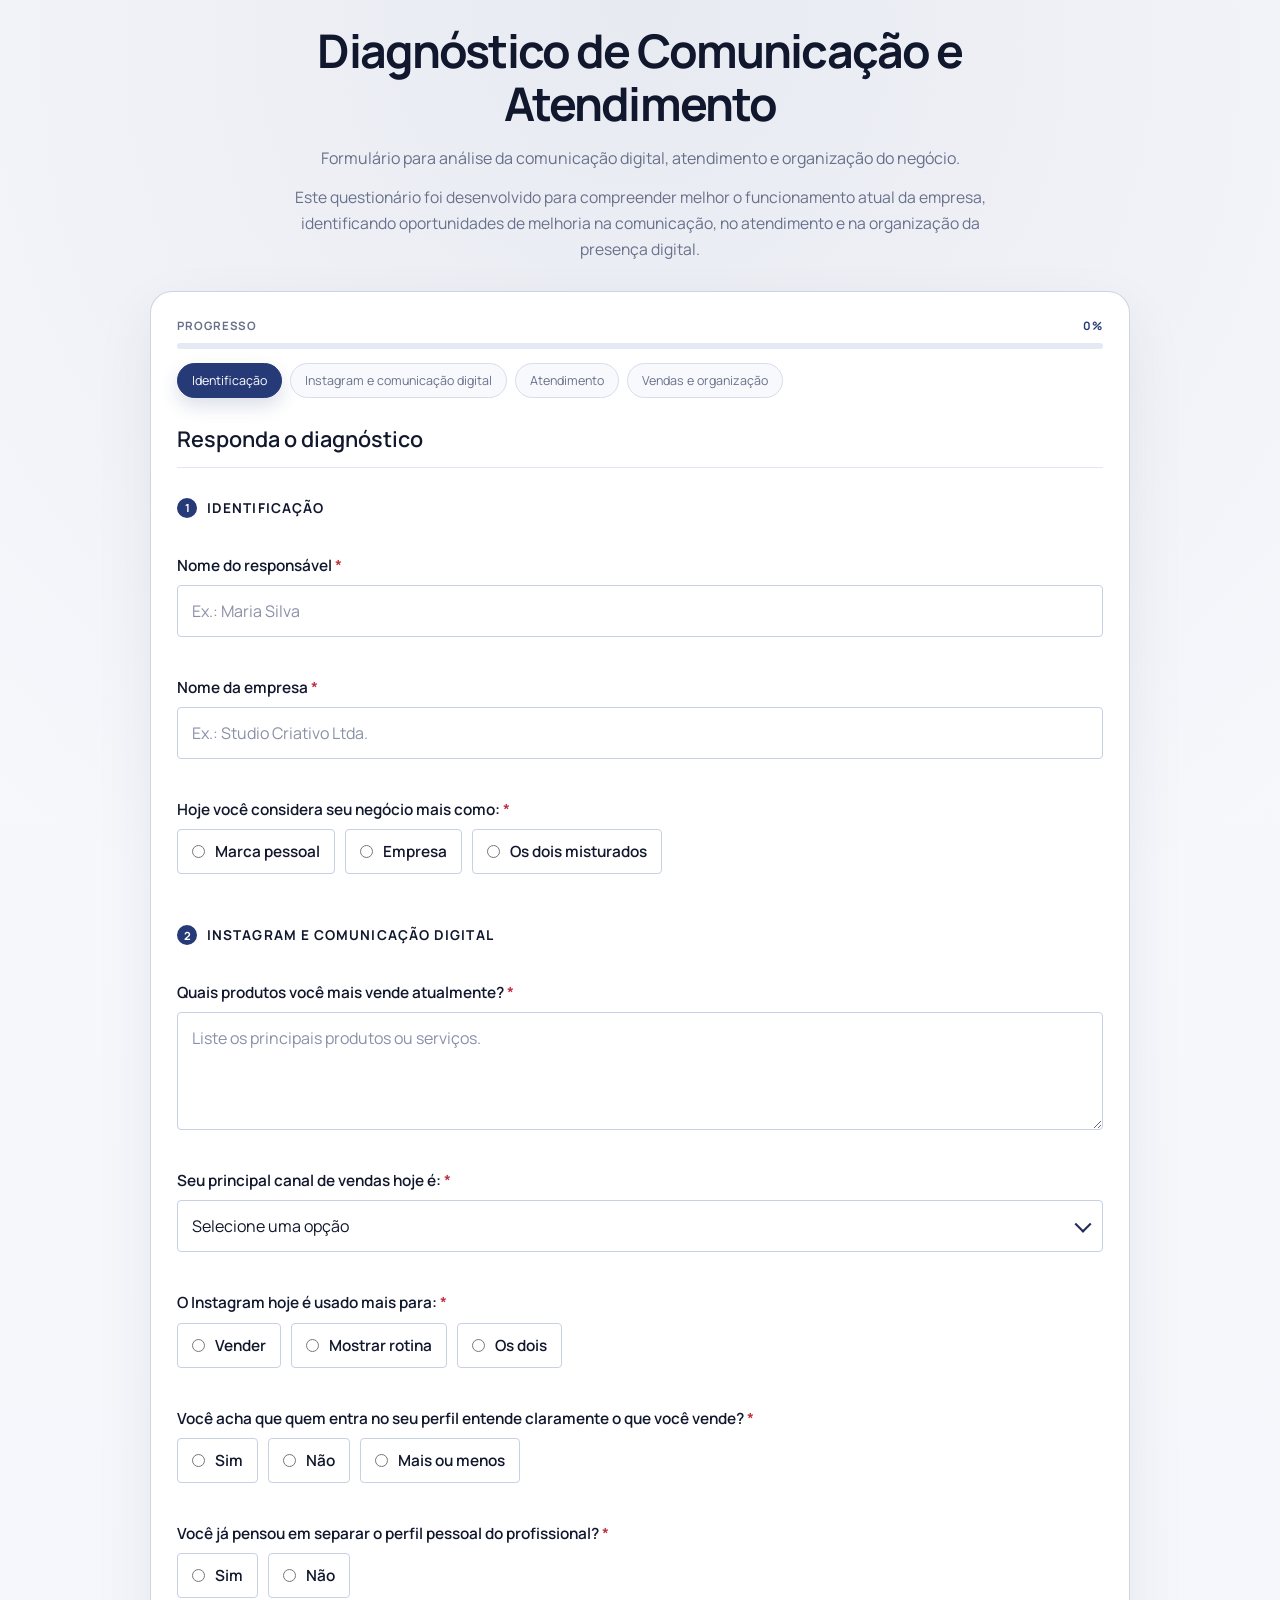
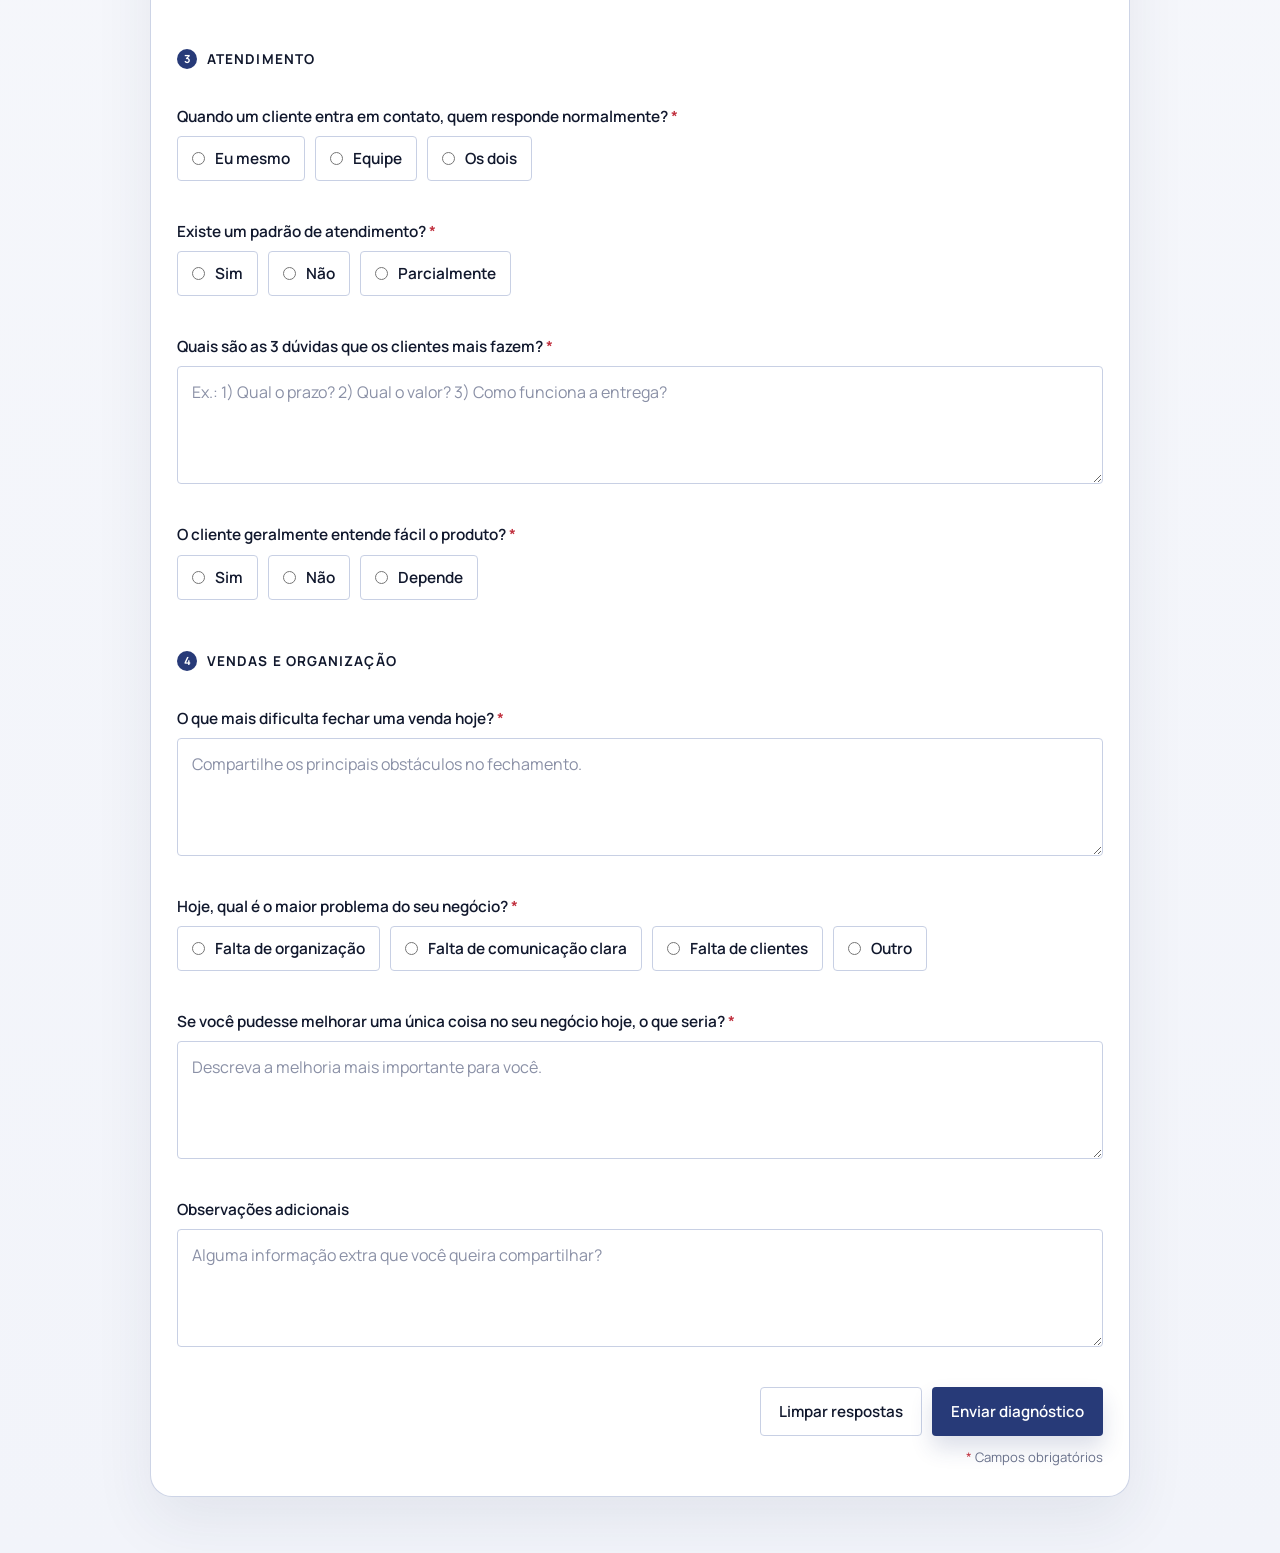
==== index.html @ 22ad2e7d "Primeira versão do projeto" ====
<!DOCTYPE html>
<html lang="pt-BR">
<head>
  <meta charset="UTF-8">
  <meta name="viewport" content="width=device-width, initial-scale=1.0">
  <title>Diagn&oacute;stico de Comunica&ccedil;&atilde;o e Atendimento</title>
  <link rel="preconnect" href="https://fonts.googleapis.com">
  <link rel="preconnect" href="https://fonts.gstatic.com" crossorigin>
  <link href="https://fonts.googleapis.com/css2?family=Manrope:wght@400;500;600;700;800&display=swap" rel="stylesheet">
  <link rel="stylesheet" href="style.css">
</head>
<body>
  <main class="page">
    <section class="hero">
      <h1>Diagn&oacute;stico de Comunica&ccedil;&atilde;o e Atendimento</h1>
      <p class="hero-subtitle">
        Formul&aacute;rio para an&aacute;lise da comunica&ccedil;&atilde;o digital, atendimento e organiza&ccedil;&atilde;o do neg&oacute;cio.
      </p>
      <p class="hero-description">
        Este question&aacute;rio foi desenvolvido para compreender melhor o funcionamento atual da empresa, identificando oportunidades de melhoria na comunica&ccedil;&atilde;o, no atendimento e na organiza&ccedil;&atilde;o da presen&ccedil;a digital.
      </p>
    </section>

    <section class="form-shell">
      <div class="progress-panel">
        <div class="progress-header">
          <span class="progress-label">PROGRESSO</span>
          <span class="progress-value" id="progress-value">0%</span>
        </div>
        <div class="progress-track" aria-hidden="true">
          <span class="progress-fill" id="progress-fill"></span>
        </div>

        <div class="step-tabs" aria-label="Etapas do diagn&oacute;stico">
          <button class="step-tab is-active" type="button" data-step-target="identificacao">Identifica&ccedil;&atilde;o</button>
          <button class="step-tab" type="button" data-step-target="instagram">Instagram e comunica&ccedil;&atilde;o digital</button>
          <button class="step-tab" type="button" data-step-target="atendimento">Atendimento</button>
          <button class="step-tab" type="button" data-step-target="vendas">Vendas e organiza&ccedil;&atilde;o</button>
        </div>
      </div>

      <form id="diagnostic-form" action="https://formspree.io/f/xeevvlea" method="POST" novalidate>
        <div class="form-header">
          <h2>Responda o diagn&oacute;stico</h2>
        </div>

        <section class="form-section" id="identificacao" data-step="identificacao">
          <div class="section-title">
            <span class="section-number">1</span>
            <h3>Identifica&ccedil;&atilde;o</h3>
          </div>

          <div class="field" data-field="name">
            <label for="name">Nome do respons&aacute;vel <span class="required-mark">*</span></label>
            <input id="name" name="name" type="text" placeholder="Ex.: Maria Silva" required>
            <small class="error" id="name-error"></small>
          </div>

          <div class="field" data-field="company">
            <label for="company">Nome da empresa <span class="required-mark">*</span></label>
            <input id="company" name="company" type="text" placeholder="Ex.: Studio Criativo Ltda." required>
            <small class="error" id="company-error"></small>
          </div>

          <div class="field" data-field="businessType">
            <span class="field-label">Hoje voc&ecirc; considera seu neg&oacute;cio mais como: <span class="required-mark">*</span></span>
            <div class="choice-group">
              <label class="choice-pill" for="business-type-personal">
                <input id="business-type-personal" name="businessType" type="radio" value="Marca pessoal" required>
                <span>Marca pessoal</span>
              </label>
              <label class="choice-pill" for="business-type-company">
                <input id="business-type-company" name="businessType" type="radio" value="Empresa" required>
                <span>Empresa</span>
              </label>
              <label class="choice-pill" for="business-type-both">
                <input id="business-type-both" name="businessType" type="radio" value="Os dois misturados" required>
                <span>Os dois misturados</span>
              </label>
            </div>
            <small class="error" id="businessType-error"></small>
          </div>
        </section>

        <section class="form-section" id="instagram" data-step="instagram">
          <div class="section-title">
            <span class="section-number">2</span>
            <h3>Instagram e comunica&ccedil;&atilde;o digital</h3>
          </div>

          <div class="field" data-field="topProducts">
            <label for="top-products">Quais produtos voc&ecirc; mais vende atualmente? <span class="required-mark">*</span></label>
            <textarea id="top-products" name="topProducts" rows="4" placeholder="Liste os principais produtos ou servi&ccedil;os." required></textarea>
            <small class="error" id="topProducts-error"></small>
          </div>

          <div class="field" data-field="salesChannel">
            <label for="sales-channel">Seu principal canal de vendas hoje &eacute;: <span class="required-mark">*</span></label>
            <div class="select-wrap">
              <select id="sales-channel" name="salesChannel" required>
                <option value="">Selecione uma op&ccedil;&atilde;o</option>
                <option value="Instagram">Instagram</option>
                <option value="WhatsApp">WhatsApp</option>
                <option value="Indica&ccedil;&atilde;o">Indica&ccedil;&atilde;o</option>
                <option value="Loja f&iacute;sica">Loja f&iacute;sica</option>
                <option value="Outro">Outro</option>
              </select>
            </div>
            <small class="error" id="salesChannel-error"></small>
          </div>

          <div class="field" data-field="instagramUse">
            <span class="field-label">O Instagram hoje &eacute; usado mais para: <span class="required-mark">*</span></span>
            <div class="choice-group">
              <label class="choice-pill" for="instagram-use-sell">
                <input id="instagram-use-sell" name="instagramUse" type="radio" value="Vender" required>
                <span>Vender</span>
              </label>
              <label class="choice-pill" for="instagram-use-routine">
                <input id="instagram-use-routine" name="instagramUse" type="radio" value="Mostrar rotina" required>
                <span>Mostrar rotina</span>
              </label>
              <label class="choice-pill" for="instagram-use-both">
                <input id="instagram-use-both" name="instagramUse" type="radio" value="Os dois" required>
                <span>Os dois</span>
              </label>
            </div>
            <small class="error" id="instagramUse-error"></small>
          </div>

          <div class="field" data-field="profileClarity">
            <span class="field-label">Voc&ecirc; acha que quem entra no seu perfil entende claramente o que voc&ecirc; vende? <span class="required-mark">*</span></span>
            <div class="choice-group">
              <label class="choice-pill" for="profile-clear-yes">
                <input id="profile-clear-yes" name="profileClarity" type="radio" value="Sim" required>
                <span>Sim</span>
              </label>
              <label class="choice-pill" for="profile-clear-no">
                <input id="profile-clear-no" name="profileClarity" type="radio" value="N&atilde;o" required>
                <span>N&atilde;o</span>
              </label>
              <label class="choice-pill" for="profile-clear-maybe">
                <input id="profile-clear-maybe" name="profileClarity" type="radio" value="Mais ou menos" required>
                <span>Mais ou menos</span>
              </label>
            </div>
            <small class="error" id="profileClarity-error"></small>
          </div>

          <div class="field" data-field="separateProfile">
            <span class="field-label">Voc&ecirc; j&aacute; pensou em separar o perfil pessoal do profissional? <span class="required-mark">*</span></span>
            <div class="choice-group">
              <label class="choice-pill" for="separate-profile-yes">
                <input id="separate-profile-yes" name="separateProfile" type="radio" value="Sim" required>
                <span>Sim</span>
              </label>
              <label class="choice-pill" for="separate-profile-no">
                <input id="separate-profile-no" name="separateProfile" type="radio" value="N&atilde;o" required>
                <span>N&atilde;o</span>
              </label>
            </div>
            <small class="error" id="separateProfile-error"></small>
          </div>
        </section>

        <section class="form-section" id="atendimento" data-step="atendimento">
          <div class="section-title">
            <span class="section-number">3</span>
            <h3>Atendimento</h3>
          </div>

          <div class="field" data-field="responder">
            <span class="field-label">Quando um cliente entra em contato, quem responde normalmente? <span class="required-mark">*</span></span>
            <div class="choice-group">
              <label class="choice-pill" for="responder-self">
                <input id="responder-self" name="responder" type="radio" value="Eu mesmo" required>
                <span>Eu mesmo</span>
              </label>
              <label class="choice-pill" for="responder-team">
                <input id="responder-team" name="responder" type="radio" value="Equipe" required>
                <span>Equipe</span>
              </label>
              <label class="choice-pill" for="responder-both">
                <input id="responder-both" name="responder" type="radio" value="Os dois" required>
                <span>Os dois</span>
              </label>
            </div>
            <small class="error" id="responder-error"></small>
          </div>

          <div class="field" data-field="servicePattern">
            <span class="field-label">Existe um padr&atilde;o de atendimento? <span class="required-mark">*</span></span>
            <div class="choice-group">
              <label class="choice-pill" for="service-pattern-yes">
                <input id="service-pattern-yes" name="servicePattern" type="radio" value="Sim" required>
                <span>Sim</span>
              </label>
              <label class="choice-pill" for="service-pattern-no">
                <input id="service-pattern-no" name="servicePattern" type="radio" value="N&atilde;o" required>
                <span>N&atilde;o</span>
              </label>
              <label class="choice-pill" for="service-pattern-partial">
                <input id="service-pattern-partial" name="servicePattern" type="radio" value="Parcialmente" required>
                <span>Parcialmente</span>
              </label>
            </div>
            <small class="error" id="servicePattern-error"></small>
          </div>

          <div class="field" data-field="customerQuestions">
            <label for="customer-questions">Quais s&atilde;o as 3 d&uacute;vidas que os clientes mais fazem? <span class="required-mark">*</span></label>
            <textarea id="customer-questions" name="customerQuestions" rows="4" placeholder="Ex.: 1) Qual o prazo? 2) Qual o valor? 3) Como funciona a entrega?" required></textarea>
            <small class="error" id="customerQuestions-error"></small>
          </div>

          <div class="field" data-field="productUnderstanding">
            <span class="field-label">O cliente geralmente entende f&aacute;cil o produto? <span class="required-mark">*</span></span>
            <div class="choice-group">
              <label class="choice-pill" for="product-understanding-yes">
                <input id="product-understanding-yes" name="productUnderstanding" type="radio" value="Sim" required>
                <span>Sim</span>
              </label>
              <label class="choice-pill" for="product-understanding-no">
                <input id="product-understanding-no" name="productUnderstanding" type="radio" value="N&atilde;o" required>
                <span>N&atilde;o</span>
              </label>
              <label class="choice-pill" for="product-understanding-depends">
                <input id="product-understanding-depends" name="productUnderstanding" type="radio" value="Depende" required>
                <span>Depende</span>
              </label>
            </div>
            <small class="error" id="productUnderstanding-error"></small>
          </div>
        </section>

        <section class="form-section" id="vendas" data-step="vendas">
          <div class="section-title">
            <span class="section-number">4</span>
            <h3>Vendas e organiza&ccedil;&atilde;o</h3>
          </div>

          <div class="field" data-field="salesDifficulty">
            <label for="sales-difficulty">O que mais dificulta fechar uma venda hoje? <span class="required-mark">*</span></label>
            <textarea id="sales-difficulty" name="salesDifficulty" rows="4" placeholder="Compartilhe os principais obst&aacute;culos no fechamento." required></textarea>
            <small class="error" id="salesDifficulty-error"></small>
          </div>

          <div class="field" data-field="mainProblem">
            <span class="field-label">Hoje, qual &eacute; o maior problema do seu neg&oacute;cio? <span class="required-mark">*</span></span>
            <div class="choice-group">
              <label class="choice-pill" for="main-problem-organization">
                <input id="main-problem-organization" name="mainProblem" type="radio" value="Falta de organiza&ccedil;&atilde;o" required>
                <span>Falta de organiza&ccedil;&atilde;o</span>
              </label>
              <label class="choice-pill" for="main-problem-communication">
                <input id="main-problem-communication" name="mainProblem" type="radio" value="Falta de comunica&ccedil;&atilde;o clara" required>
                <span>Falta de comunica&ccedil;&atilde;o clara</span>
              </label>
              <label class="choice-pill" for="main-problem-clients">
                <input id="main-problem-clients" name="mainProblem" type="radio" value="Falta de clientes" required>
                <span>Falta de clientes</span>
              </label>
              <label class="choice-pill" for="main-problem-other">
                <input id="main-problem-other" name="mainProblem" type="radio" value="Outro" required>
                <span>Outro</span>
              </label>
            </div>
            <small class="error" id="mainProblem-error"></small>
          </div>

          <div class="field" data-field="improvementPriority">
            <label for="improvement-priority">Se voc&ecirc; pudesse melhorar uma &uacute;nica coisa no seu neg&oacute;cio hoje, o que seria? <span class="required-mark">*</span></label>
            <textarea id="improvement-priority" name="improvementPriority" rows="4" placeholder="Descreva a melhoria mais importante para voc&ecirc;." required></textarea>
            <small class="error" id="improvementPriority-error"></small>
          </div>

          <div class="field" data-field="additionalNotes">
            <label for="additional-notes">Observa&ccedil;&otilde;es adicionais</label>
            <textarea id="additional-notes" name="additionalNotes" rows="4" placeholder="Alguma informa&ccedil;&atilde;o extra que voc&ecirc; queira compartilhar?"></textarea>
          </div>
        </section>

        <input type="hidden" name="_subject" value="Novo diagn&oacute;stico recebido">
        <input type="hidden" name="_captcha" value="false">

        <div class="form-footer">
          <div class="form-actions">
            <button type="reset" class="button button-secondary">Limpar respostas</button>
            <button type="submit" class="button button-primary">Enviar diagn&oacute;stico</button>
          </div>
          <p class="required-note"><span class="required-mark">*</span> Campos obrigat&oacute;rios</p>
          <p class="success" id="success-message" aria-live="polite"></p>
        </div>
      </form>
    </section>
  </main>

  <script src="script.js"></script>
</body>
</html>
---- style.css ----
:root {
  --bg: #f5f6fa;
  --panel: #ffffff;
  --panel-muted: #f8f9fd;
  --text: #11182d;
  --muted: #68708a;
  --border: #d8dceb;
  --border-strong: #c8d0e4;
  --accent: #273a78;
  --accent-soft: #e8ecfb;
  --accent-strong: #1e2f67;
  --error: #c02f3d;
  --success: #1d7d4d;
  --shadow: 0 24px 60px rgba(34, 45, 82, 0.08);
}

* {
  box-sizing: border-box;
}

html {
  scroll-behavior: smooth;
}

body {
  margin: 0;
  min-height: 100vh;
  font-family: "Manrope", sans-serif;
  color: var(--text);
  background:
    radial-gradient(circle at top center, rgba(39, 58, 120, 0.08), transparent 32%),
    linear-gradient(180deg, #f8f9fc 0%, #f2f4fa 100%);
}

button,
input,
select,
textarea {
  font: inherit;
}

.page {
  width: min(980px, calc(100% - 32px));
  margin: 0 auto;
  padding: 24px 0 56px;
}

.hero {
  max-width: 760px;
  margin: 0 auto 28px;
  text-align: center;
}

.hero h1 {
  margin: 0;
  font-size: clamp(2rem, 4vw, 2.9rem);
  line-height: 1.15;
  letter-spacing: -0.04em;
}

.hero-subtitle,
.hero-description {
  margin: 14px auto 0;
  max-width: 720px;
  color: var(--muted);
  line-height: 1.65;
}

.hero-subtitle {
  font-size: 1rem;
}

.hero-description {
  font-size: 0.98rem;
}

.form-shell {
  background: var(--panel);
  border: 1px solid rgba(200, 208, 228, 0.9);
  border-radius: 22px;
  padding: 26px 26px 30px;
  box-shadow: var(--shadow);
}

.progress-panel {
  margin-bottom: 26px;
}

.progress-header {
  display: flex;
  align-items: center;
  justify-content: space-between;
  gap: 16px;
  margin-bottom: 10px;
}

.progress-label,
.progress-value {
  font-size: 0.72rem;
  font-weight: 700;
  letter-spacing: 0.08em;
}

.progress-label {
  color: var(--muted);
}

.progress-value {
  color: var(--accent);
}

.progress-track {
  position: relative;
  width: 100%;
  height: 6px;
  margin-bottom: 14px;
  background: #e5e9f4;
  border-radius: 999px;
  overflow: hidden;
}

.progress-fill {
  display: block;
  width: 0;
  height: 100%;
  border-radius: inherit;
  background: linear-gradient(90deg, var(--accent) 0%, #5772ca 100%);
  transition: width 0.25s ease;
}

.step-tabs {
  display: flex;
  flex-wrap: wrap;
  gap: 8px;
}

.step-tab {
  border: 1px solid var(--border);
  border-radius: 999px;
  padding: 8px 14px;
  font-size: 0.78rem;
  color: var(--muted);
  background: var(--panel-muted);
  cursor: pointer;
  transition: all 0.2s ease;
}

.step-tab:hover {
  border-color: var(--accent);
  color: var(--accent);
}

.step-tab.is-active,
.step-tab.is-complete {
  border-color: var(--accent);
  color: #ffffff;
  background: var(--accent);
  box-shadow: 0 8px 18px rgba(39, 58, 120, 0.16);
}

form {
  display: grid;
  gap: 30px;
}

.form-header {
  padding-bottom: 14px;
  border-bottom: 1px solid #e3e6f1;
}

.form-header h2 {
  margin: 0;
  font-size: 1.35rem;
  font-weight: 600;
}

.form-section {
  scroll-margin-top: 28px;
}

.section-title {
  display: flex;
  align-items: center;
  gap: 10px;
  margin-bottom: 18px;
}

.section-number {
  display: inline-flex;
  align-items: center;
  justify-content: center;
  width: 20px;
  height: 20px;
  border-radius: 999px;
  font-size: 0.7rem;
  font-weight: 700;
  color: #ffffff;
  background: var(--accent);
}

.section-title h3 {
  margin: 0;
  font-size: 0.85rem;
  font-weight: 700;
  letter-spacing: 0.08em;
  text-transform: uppercase;
}

.form-section {
  display: grid;
  gap: 18px;
}

.field {
  display: grid;
  gap: 8px;
}

.field label,
.field-label {
  font-size: 0.96rem;
  font-weight: 600;
  line-height: 1.5;
}

.required-mark {
  color: var(--error);
}

input[type="text"],
select,
textarea {
  width: 100%;
  border: 1px solid var(--border-strong);
  border-radius: 4px;
  padding: 14px 14px;
  color: var(--text);
  background: #ffffff;
  transition: border-color 0.2s ease, box-shadow 0.2s ease;
}

input[type="text"]::placeholder,
textarea::placeholder {
  color: #8a90a6;
}

input[type="text"]:focus,
select:focus,
textarea:focus {
  outline: none;
  border-color: #7187cb;
  box-shadow: 0 0 0 3px rgba(87, 114, 202, 0.14);
}

textarea {
  min-height: 96px;
  resize: vertical;
}

.select-wrap {
  position: relative;
}

.select-wrap::after {
  content: "";
  position: absolute;
  top: 50%;
  right: 14px;
  width: 10px;
  height: 10px;
  border-right: 2px solid #202b56;
  border-bottom: 2px solid #202b56;
  pointer-events: none;
  transform: translateY(-65%) rotate(45deg);
}

select {
  appearance: none;
  padding-right: 42px;
}

.choice-group {
  display: flex;
  flex-wrap: wrap;
  gap: 10px;
}

.choice-pill {
  display: inline-flex;
  align-items: center;
  gap: 10px;
  min-height: 42px;
  border: 1px solid var(--border-strong);
  border-radius: 4px;
  padding: 10px 14px;
  color: var(--text);
  background: #ffffff;
  cursor: pointer;
  transition: border-color 0.2s ease, background-color 0.2s ease, box-shadow 0.2s ease;
}

.choice-pill input {
  margin: 0;
  accent-color: var(--accent);
}

.choice-pill:hover {
  border-color: #8a9bd2;
}

.choice-pill:has(input:checked) {
  border-color: var(--accent);
  background: var(--accent-soft);
  box-shadow: inset 0 0 0 1px rgba(39, 58, 120, 0.08);
}

.field.invalid input[type="text"],
.field.invalid select,
.field.invalid textarea,
.field.invalid .choice-pill {
  border-color: rgba(192, 47, 61, 0.45);
}

.field.invalid .choice-pill:has(input:checked) {
  border-color: rgba(192, 47, 61, 0.65);
  background: rgba(192, 47, 61, 0.06);
}

.error {
  min-height: 1em;
  font-size: 0.82rem;
  color: var(--error);
}

.form-footer {
  display: grid;
  gap: 12px;
  padding-top: 10px;
}

.form-actions {
  display: flex;
  justify-content: flex-end;
  gap: 10px;
}

.button {
  border: 1px solid transparent;
  border-radius: 4px;
  padding: 13px 18px;
  font-size: 0.95rem;
  font-weight: 600;
  cursor: pointer;
  transition: transform 0.2s ease, box-shadow 0.2s ease, opacity 0.2s ease;
}

.button:disabled {
  cursor: wait;
  opacity: 0.72;
  transform: none;
  box-shadow: none;
}

.button:hover {
  transform: translateY(-1px);
}

.button:active {
  transform: translateY(0);
}

.button-secondary {
  border-color: var(--border-strong);
  color: var(--text);
  background: #ffffff;
}

.button-primary {
  color: #ffffff;
  background: var(--accent);
  box-shadow: 0 12px 22px rgba(39, 58, 120, 0.16);
}

.required-note {
  margin: 0;
  text-align: right;
  font-size: 0.82rem;
  color: var(--muted);
}

.success {
  display: none;
  margin: 0;
  border-radius: 8px;
  padding: 12px 14px;
  font-size: 0.92rem;
  font-weight: 600;
  color: var(--success);
  background: rgba(29, 125, 77, 0.1);
}

.success.visible {
  display: block;
}

.success.is-loading {
  color: var(--accent-strong);
  background: rgba(39, 58, 120, 0.1);
}

.success.is-error {
  color: var(--error);
  background: rgba(192, 47, 61, 0.1);
}

@media (max-width: 720px) {
  .page {
    width: min(100% - 16px, 980px);
    padding: 16px 0 28px;
  }

  .hero {
    margin-bottom: 20px;
  }

  .form-shell {
    padding: 18px 16px 24px;
    border-radius: 18px;
  }

  .step-tabs {
    overflow-x: auto;
    flex-wrap: nowrap;
    padding-bottom: 4px;
  }

  .step-tab {
    white-space: nowrap;
  }

  .choice-group {
    gap: 8px;
  }

  .choice-pill {
    width: 100%;
    justify-content: flex-start;
  }

  .form-actions {
    flex-direction: column-reverse;
  }

  .button {
    width: 100%;
  }

  .required-note {
    text-align: left;
  }
}
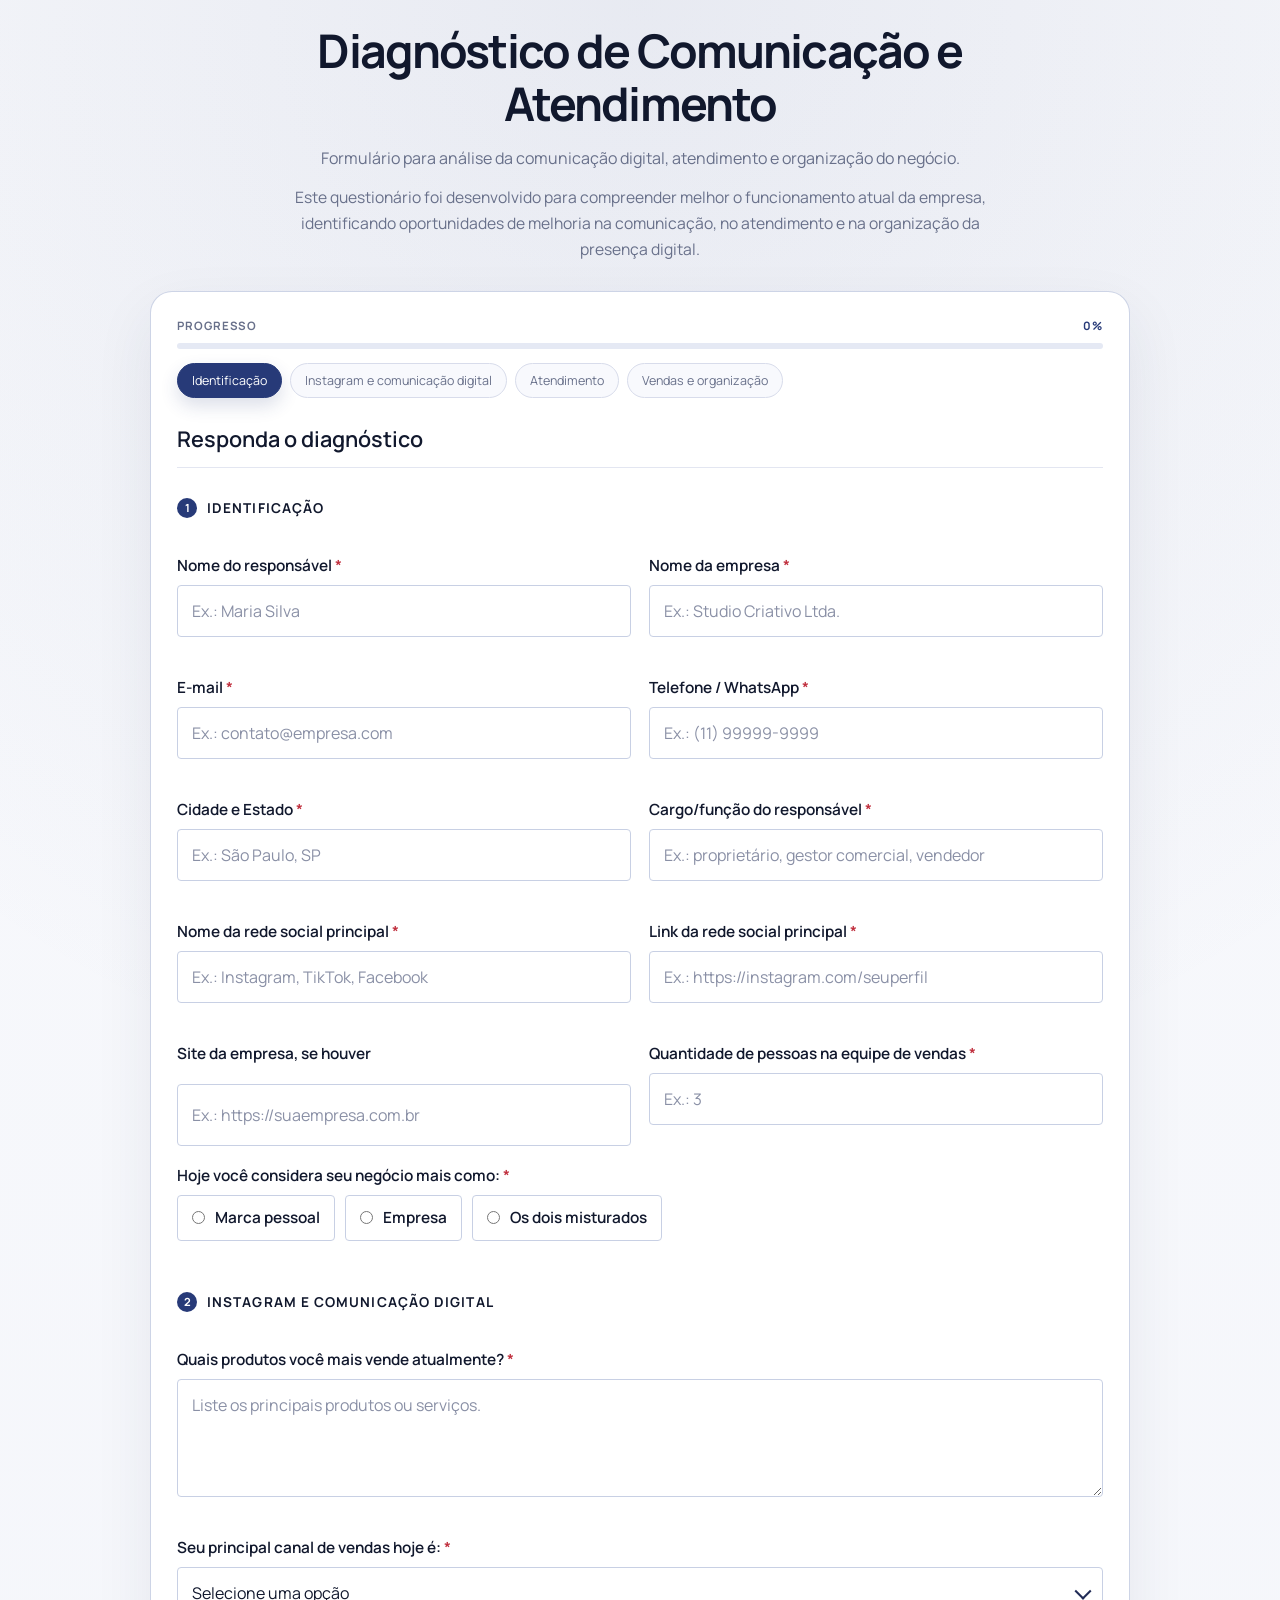
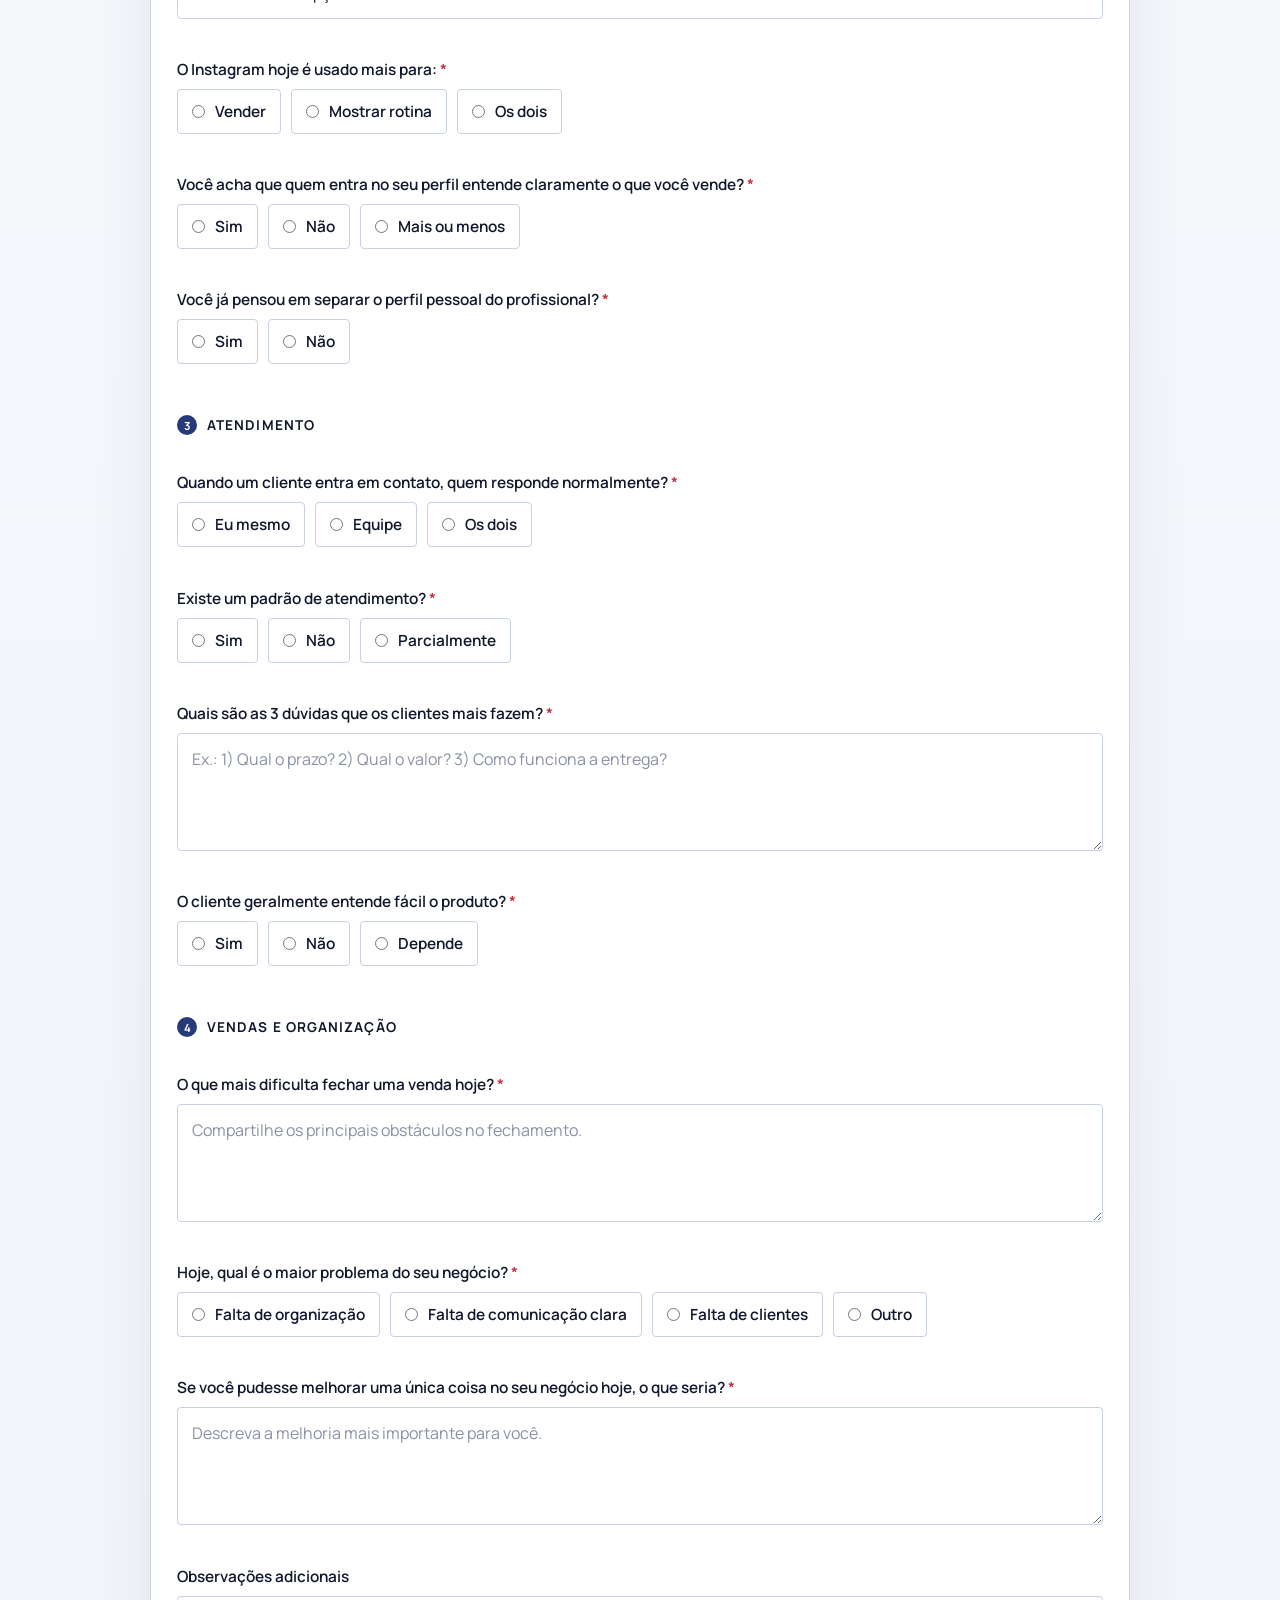
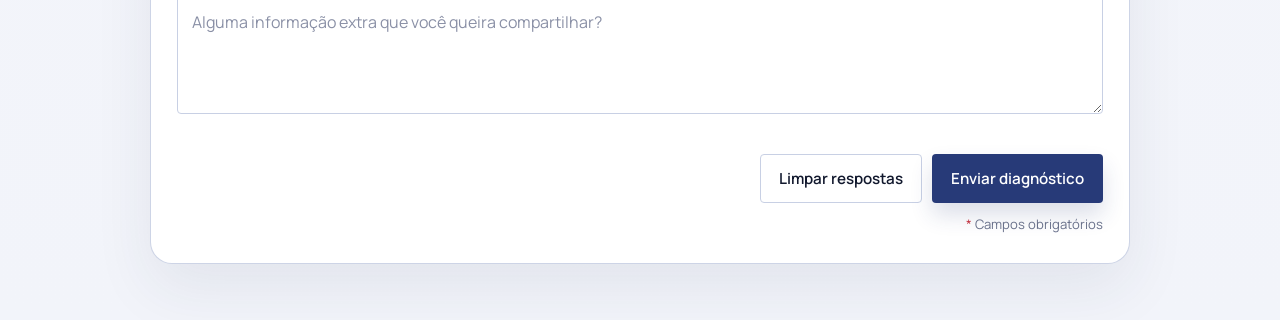
==== commit 335ee62d: "Adiciona campos de identificacao ao formulario" ====
--- a/index.html
+++ b/index.html
@@ -50,16 +50,73 @@
             <h3>Identifica&ccedil;&atilde;o</h3>
           </div>
 
-          <div class="field" data-field="name">
-            <label for="name">Nome do respons&aacute;vel <span class="required-mark">*</span></label>
-            <input id="name" name="name" type="text" placeholder="Ex.: Maria Silva" required>
-            <small class="error" id="name-error"></small>
-          </div>
-
-          <div class="field" data-field="company">
-            <label for="company">Nome da empresa <span class="required-mark">*</span></label>
-            <input id="company" name="company" type="text" placeholder="Ex.: Studio Criativo Ltda." required>
-            <small class="error" id="company-error"></small>
+          <div class="field-grid">
+            <div class="field" data-field="name">
+              <label for="name">Nome do respons&aacute;vel <span class="required-mark">*</span></label>
+              <input id="name" name="name" type="text" placeholder="Ex.: Maria Silva" required>
+              <small class="error" id="name-error"></small>
+            </div>
+
+            <div class="field" data-field="company">
+              <label for="company">Nome da empresa <span class="required-mark">*</span></label>
+              <input id="company" name="company" type="text" placeholder="Ex.: Studio Criativo Ltda." required>
+              <small class="error" id="company-error"></small>
+            </div>
+          </div>
+
+          <div class="field-grid">
+            <div class="field" data-field="email">
+              <label for="email">E-mail <span class="required-mark">*</span></label>
+              <input id="email" name="email" type="email" placeholder="Ex.: contato@empresa.com" required>
+              <small class="error" id="email-error"></small>
+            </div>
+
+            <div class="field" data-field="phoneWhatsApp">
+              <label for="phone-whatsapp">Telefone / WhatsApp <span class="required-mark">*</span></label>
+              <input id="phone-whatsapp" name="phoneWhatsApp" type="tel" placeholder="Ex.: (11) 99999-9999" required>
+              <small class="error" id="phoneWhatsApp-error"></small>
+            </div>
+          </div>
+
+          <div class="field-grid">
+            <div class="field" data-field="cityState">
+              <label for="city-state">Cidade e Estado <span class="required-mark">*</span></label>
+              <input id="city-state" name="cityState" type="text" placeholder="Ex.: S&atilde;o Paulo, SP" required>
+              <small class="error" id="cityState-error"></small>
+            </div>
+
+            <div class="field" data-field="role">
+              <label for="role">Cargo/fun&ccedil;&atilde;o do respons&aacute;vel <span class="required-mark">*</span></label>
+              <input id="role" name="role" type="text" placeholder="Ex.: propriet&aacute;rio, gestor comercial, vendedor" required>
+              <small class="error" id="role-error"></small>
+            </div>
+          </div>
+
+          <div class="field-grid">
+            <div class="field" data-field="mainSocialNetworkName">
+              <label for="main-social-network-name">Nome da rede social principal <span class="required-mark">*</span></label>
+              <input id="main-social-network-name" name="mainSocialNetworkName" type="text" placeholder="Ex.: Instagram, TikTok, Facebook" required>
+              <small class="error" id="mainSocialNetworkName-error"></small>
+            </div>
+
+            <div class="field" data-field="mainSocialNetworkLink">
+              <label for="main-social-network-link">Link da rede social principal <span class="required-mark">*</span></label>
+              <input id="main-social-network-link" name="mainSocialNetworkLink" type="url" placeholder="Ex.: https://instagram.com/seuperfil" required>
+              <small class="error" id="mainSocialNetworkLink-error"></small>
+            </div>
+          </div>
+
+          <div class="field-grid">
+            <div class="field">
+              <label for="website">Site da empresa, se houver</label>
+              <input id="website" name="website" type="url" placeholder="Ex.: https://suaempresa.com.br">
+            </div>
+
+            <div class="field" data-field="salesTeamSize">
+              <label for="sales-team-size">Quantidade de pessoas na equipe de vendas <span class="required-mark">*</span></label>
+              <input id="sales-team-size" name="salesTeamSize" type="number" min="1" step="1" placeholder="Ex.: 3" required>
+              <small class="error" id="salesTeamSize-error"></small>
+            </div>
           </div>
 
           <div class="field" data-field="businessType">
--- a/style.css
+++ b/style.css
@@ -216,6 +216,12 @@
   gap: 8px;
 }
 
+.field-grid {
+  display: grid;
+  grid-template-columns: repeat(2, minmax(0, 1fr));
+  gap: 18px;
+}
+
 .field label,
 .field-label {
   font-size: 0.96rem;
@@ -228,6 +234,10 @@
 }
 
 input[type="text"],
+input[type="email"],
+input[type="tel"],
+input[type="url"],
+input[type="number"],
 select,
 textarea {
   width: 100%;
@@ -240,11 +250,19 @@
 }
 
 input[type="text"]::placeholder,
+input[type="email"]::placeholder,
+input[type="tel"]::placeholder,
+input[type="url"]::placeholder,
+input[type="number"]::placeholder,
 textarea::placeholder {
   color: #8a90a6;
 }
 
 input[type="text"]:focus,
+input[type="email"]:focus,
+input[type="tel"]:focus,
+input[type="url"]:focus,
+input[type="number"]:focus,
 select:focus,
 textarea:focus {
   outline: none;
@@ -315,6 +333,10 @@
 }
 
 .field.invalid input[type="text"],
+.field.invalid input[type="email"],
+.field.invalid input[type="tel"],
+.field.invalid input[type="url"],
+.field.invalid input[type="number"],
 .field.invalid select,
 .field.invalid textarea,
 .field.invalid .choice-pill {
@@ -442,6 +464,11 @@
     gap: 8px;
   }
 
+  .field-grid {
+    grid-template-columns: 1fr;
+    gap: 18px;
+  }
+
   .choice-pill {
     width: 100%;
     justify-content: flex-start;
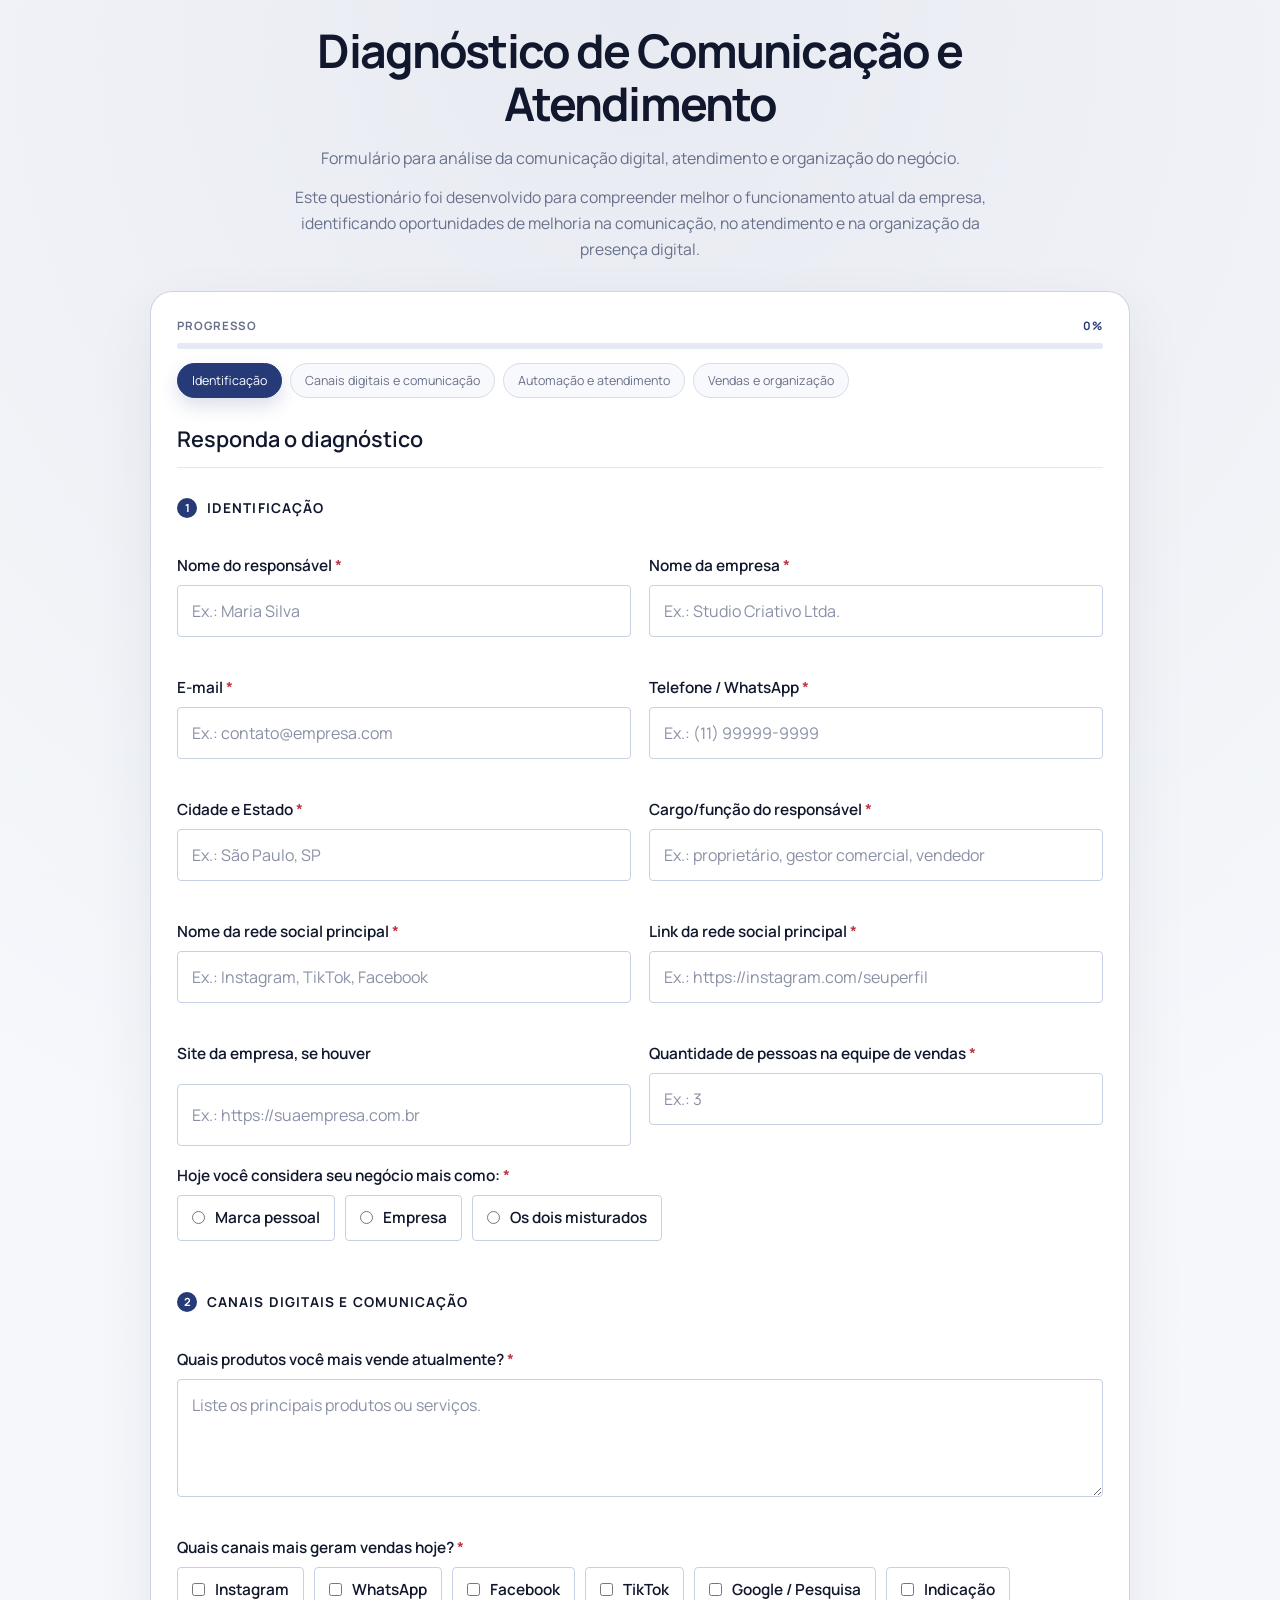
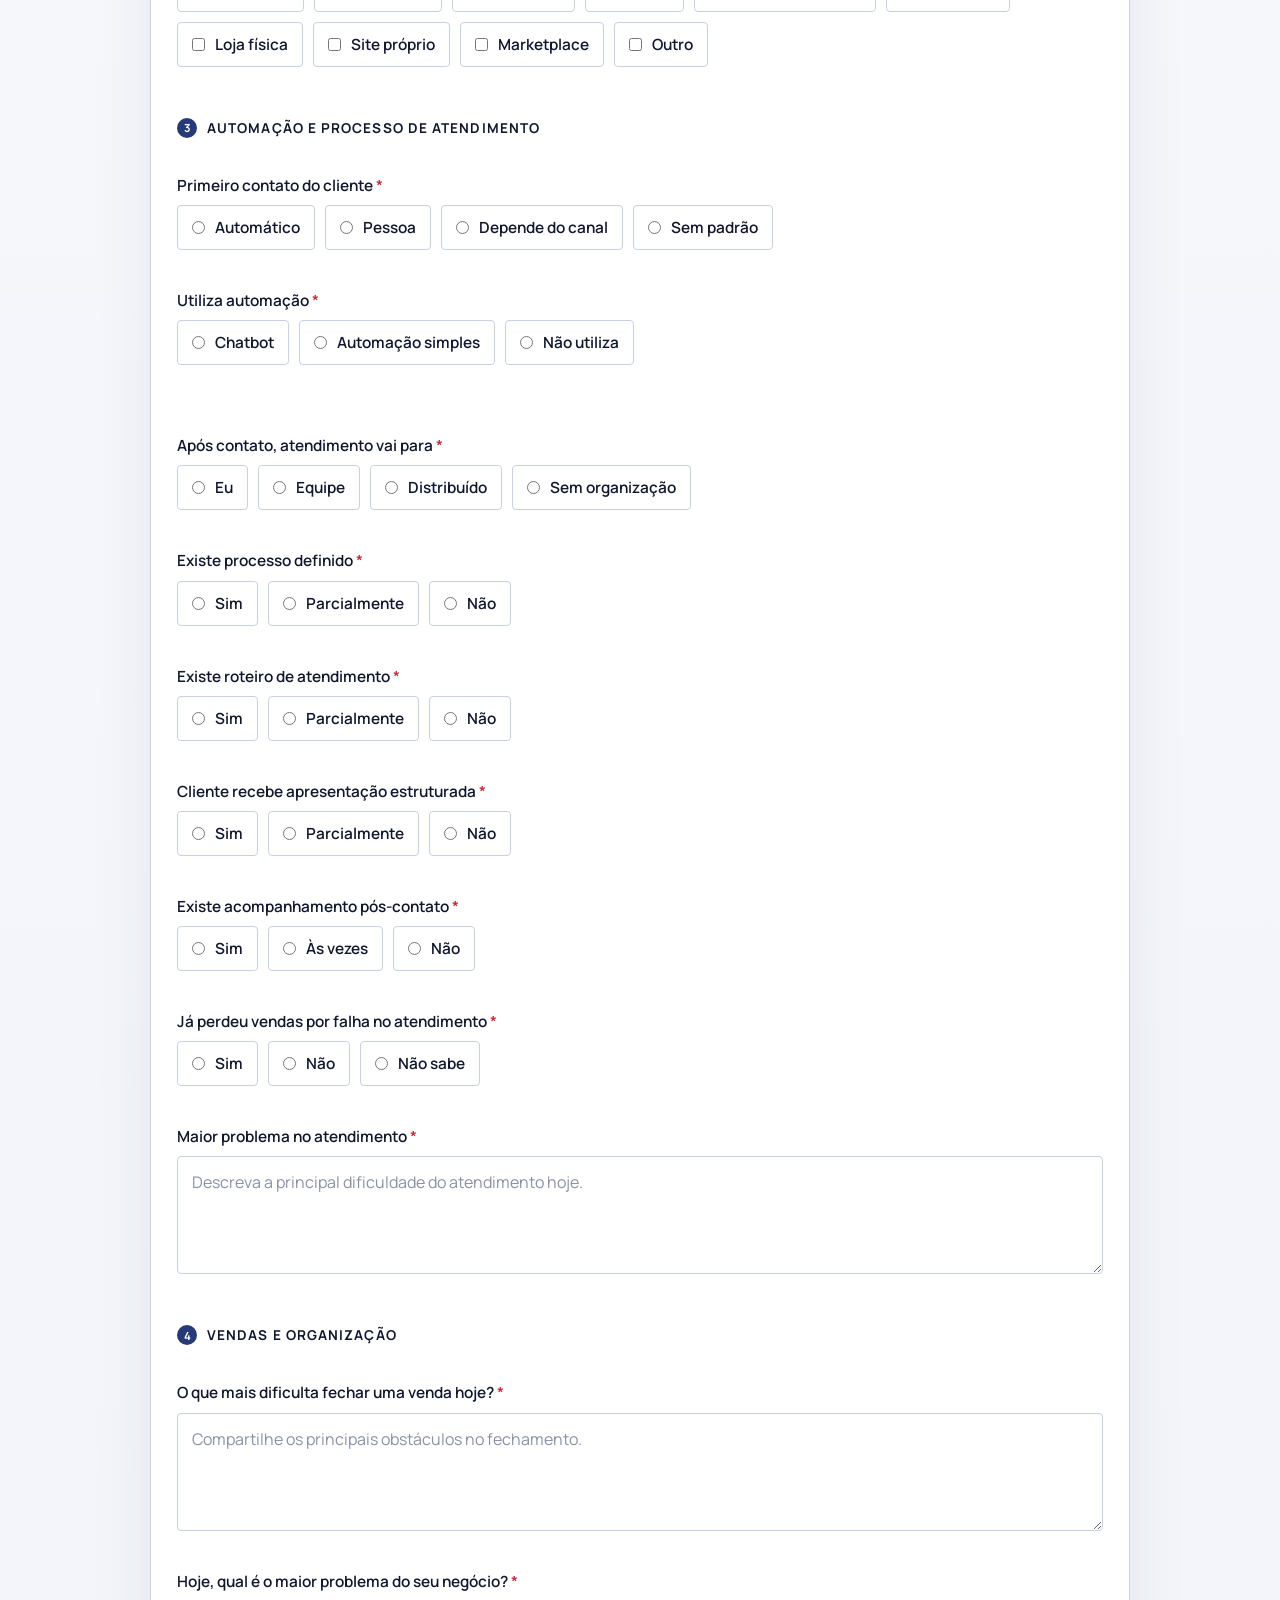
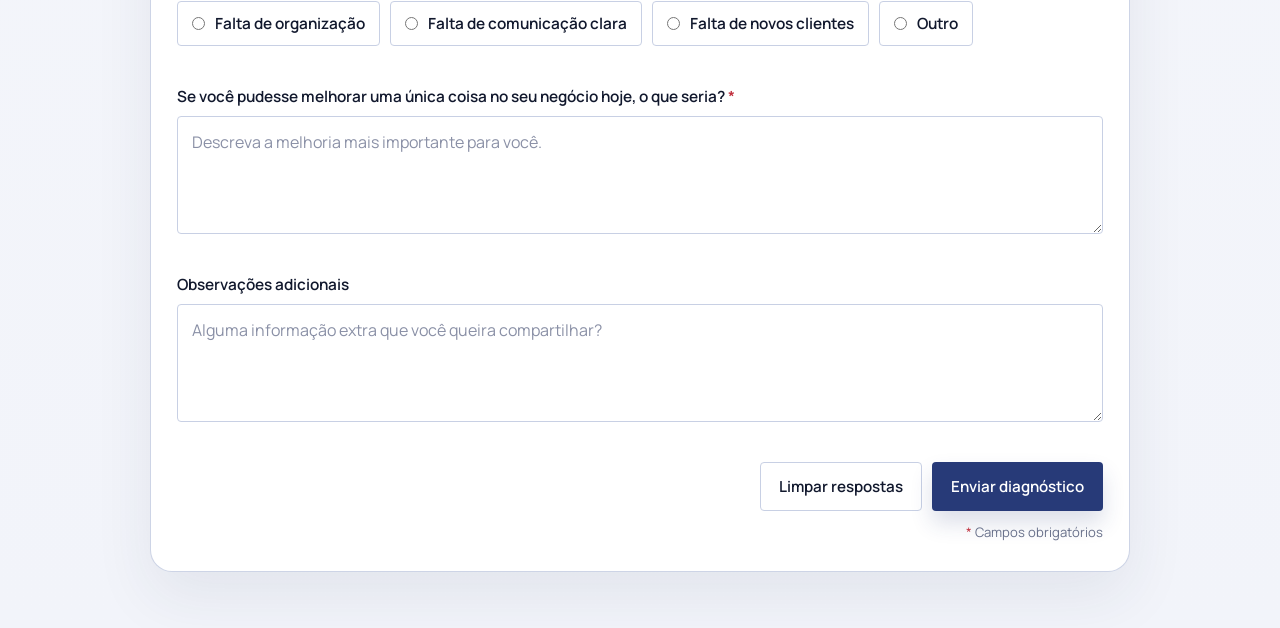
==== commit 77b2906f: "Atualiza campo de problema no formulario" ====
--- a/index.html
+++ b/index.html
@@ -33,13 +33,13 @@
 
         <div class="step-tabs" aria-label="Etapas do diagn&oacute;stico">
           <button class="step-tab is-active" type="button" data-step-target="identificacao">Identifica&ccedil;&atilde;o</button>
-          <button class="step-tab" type="button" data-step-target="instagram">Instagram e comunica&ccedil;&atilde;o digital</button>
-          <button class="step-tab" type="button" data-step-target="atendimento">Atendimento</button>
+          <button class="step-tab" type="button" data-step-target="instagram">Canais digitais e comunica&ccedil;&atilde;o</button>
+          <button class="step-tab" type="button" data-step-target="atendimento">Automa&ccedil;&atilde;o e atendimento</button>
           <button class="step-tab" type="button" data-step-target="vendas">Vendas e organiza&ccedil;&atilde;o</button>
         </div>
       </div>
 
-      <form id="diagnostic-form" action="https://formspree.io/f/xeevvlea" method="POST" novalidate>
+      <form id="diagnostic-form" novalidate>
         <div class="form-header">
           <h2>Responda o diagn&oacute;stico</h2>
         </div>
@@ -142,7 +142,7 @@
         <section class="form-section" id="instagram" data-step="instagram">
           <div class="section-title">
             <span class="section-number">2</span>
-            <h3>Instagram e comunica&ccedil;&atilde;o digital</h3>
+            <h3>Canais digitais e comunica&ccedil;&atilde;o</h3>
           </div>
 
           <div class="field" data-field="topProducts">
@@ -151,142 +151,931 @@
             <small class="error" id="topProducts-error"></small>
           </div>
 
-          <div class="field" data-field="salesChannel">
-            <label for="sales-channel">Seu principal canal de vendas hoje &eacute;: <span class="required-mark">*</span></label>
-            <div class="select-wrap">
-              <select id="sales-channel" name="salesChannel" required>
-                <option value="">Selecione uma op&ccedil;&atilde;o</option>
-                <option value="Instagram">Instagram</option>
-                <option value="WhatsApp">WhatsApp</option>
-                <option value="Indica&ccedil;&atilde;o">Indica&ccedil;&atilde;o</option>
-                <option value="Loja f&iacute;sica">Loja f&iacute;sica</option>
-                <option value="Outro">Outro</option>
-              </select>
-            </div>
-            <small class="error" id="salesChannel-error"></small>
-          </div>
-
-          <div class="field" data-field="instagramUse">
-            <span class="field-label">O Instagram hoje &eacute; usado mais para: <span class="required-mark">*</span></span>
+          <div class="field" data-field="salesChannels">
+            <span class="field-label">Quais canais mais geram vendas hoje? <span class="required-mark">*</span></span>
             <div class="choice-group">
-              <label class="choice-pill" for="instagram-use-sell">
-                <input id="instagram-use-sell" name="instagramUse" type="radio" value="Vender" required>
-                <span>Vender</span>
-              </label>
-              <label class="choice-pill" for="instagram-use-routine">
-                <input id="instagram-use-routine" name="instagramUse" type="radio" value="Mostrar rotina" required>
-                <span>Mostrar rotina</span>
-              </label>
-              <label class="choice-pill" for="instagram-use-both">
-                <input id="instagram-use-both" name="instagramUse" type="radio" value="Os dois" required>
-                <span>Os dois</span>
-              </label>
-            </div>
-            <small class="error" id="instagramUse-error"></small>
-          </div>
-
-          <div class="field" data-field="profileClarity">
-            <span class="field-label">Voc&ecirc; acha que quem entra no seu perfil entende claramente o que voc&ecirc; vende? <span class="required-mark">*</span></span>
-            <div class="choice-group">
-              <label class="choice-pill" for="profile-clear-yes">
-                <input id="profile-clear-yes" name="profileClarity" type="radio" value="Sim" required>
-                <span>Sim</span>
-              </label>
-              <label class="choice-pill" for="profile-clear-no">
-                <input id="profile-clear-no" name="profileClarity" type="radio" value="N&atilde;o" required>
-                <span>N&atilde;o</span>
-              </label>
-              <label class="choice-pill" for="profile-clear-maybe">
-                <input id="profile-clear-maybe" name="profileClarity" type="radio" value="Mais ou menos" required>
-                <span>Mais ou menos</span>
-              </label>
-            </div>
-            <small class="error" id="profileClarity-error"></small>
-          </div>
-
-          <div class="field" data-field="separateProfile">
-            <span class="field-label">Voc&ecirc; j&aacute; pensou em separar o perfil pessoal do profissional? <span class="required-mark">*</span></span>
-            <div class="choice-group">
-              <label class="choice-pill" for="separate-profile-yes">
-                <input id="separate-profile-yes" name="separateProfile" type="radio" value="Sim" required>
-                <span>Sim</span>
-              </label>
-              <label class="choice-pill" for="separate-profile-no">
-                <input id="separate-profile-no" name="separateProfile" type="radio" value="N&atilde;o" required>
-                <span>N&atilde;o</span>
-              </label>
-            </div>
-            <small class="error" id="separateProfile-error"></small>
-          </div>
+              <label class="choice-pill" for="sales-channels-instagram">
+                <input id="sales-channels-instagram" name="salesChannels" type="checkbox" value="Instagram">
+                <span>Instagram</span>
+              </label>
+              <label class="choice-pill" for="sales-channels-whatsapp">
+                <input id="sales-channels-whatsapp" name="salesChannels" type="checkbox" value="WhatsApp">
+                <span>WhatsApp</span>
+              </label>
+              <label class="choice-pill" for="sales-channels-facebook">
+                <input id="sales-channels-facebook" name="salesChannels" type="checkbox" value="Facebook">
+                <span>Facebook</span>
+              </label>
+              <label class="choice-pill" for="sales-channels-tiktok">
+                <input id="sales-channels-tiktok" name="salesChannels" type="checkbox" value="TikTok">
+                <span>TikTok</span>
+              </label>
+              <label class="choice-pill" for="sales-channels-google">
+                <input id="sales-channels-google" name="salesChannels" type="checkbox" value="Google / Pesquisa">
+                <span>Google / Pesquisa</span>
+              </label>
+              <label class="choice-pill" for="sales-channels-referral">
+                <input id="sales-channels-referral" name="salesChannels" type="checkbox" value="Indica&ccedil;&atilde;o">
+                <span>Indica&ccedil;&atilde;o</span>
+              </label>
+              <label class="choice-pill" for="sales-channels-store">
+                <input id="sales-channels-store" name="salesChannels" type="checkbox" value="Loja f&iacute;sica">
+                <span>Loja f&iacute;sica</span>
+              </label>
+              <label class="choice-pill" for="sales-channels-website">
+                <input id="sales-channels-website" name="salesChannels" type="checkbox" value="Site pr&oacute;prio">
+                <span>Site pr&oacute;prio</span>
+              </label>
+              <label class="choice-pill" for="sales-channels-marketplace">
+                <input id="sales-channels-marketplace" name="salesChannels" type="checkbox" value="Marketplace">
+                <span>Marketplace</span>
+              </label>
+              <label class="choice-pill" for="sales-channels-other">
+                <input id="sales-channels-other" name="salesChannels" type="checkbox" value="Outro">
+                <span>Outro</span>
+              </label>
+            </div>
+            <small class="error" id="salesChannels-error"></small>
+          </div>
+
+          <section class="conditional-block is-hidden" data-channel-block="Instagram">
+            <div class="conditional-block-header">
+              <h4>Instagram</h4>
+            </div>
+            <div class="field-grid">
+              <div class="field" data-field="instagramObjective">
+                <span class="field-label">Objetivo principal <span class="required-mark">*</span></span>
+                <div class="choice-group">
+                  <label class="choice-pill" for="instagram-objective-sales">
+                    <input id="instagram-objective-sales" name="instagramObjective" type="radio" value="Vendas">
+                    <span>Vendas</span>
+                  </label>
+                  <label class="choice-pill" for="instagram-objective-leads">
+                    <input id="instagram-objective-leads" name="instagramObjective" type="radio" value="Leads">
+                    <span>Leads</span>
+                  </label>
+                  <label class="choice-pill" for="instagram-objective-authority">
+                    <input id="instagram-objective-authority" name="instagramObjective" type="radio" value="Autoridade">
+                    <span>Autoridade</span>
+                  </label>
+                  <label class="choice-pill" for="instagram-objective-presence">
+                    <input id="instagram-objective-presence" name="instagramObjective" type="radio" value="Presen&ccedil;a">
+                    <span>Presen&ccedil;a</span>
+                  </label>
+                </div>
+                <small class="error" id="instagramObjective-error"></small>
+              </div>
+
+              <div class="field" data-field="instagramProfileClarity">
+                <span class="field-label">Clareza do perfil <span class="required-mark">*</span></span>
+                <div class="choice-group">
+                  <label class="choice-pill" for="instagram-clarity-yes">
+                    <input id="instagram-clarity-yes" name="instagramProfileClarity" type="radio" value="Sim">
+                    <span>Sim</span>
+                  </label>
+                  <label class="choice-pill" for="instagram-clarity-no">
+                    <input id="instagram-clarity-no" name="instagramProfileClarity" type="radio" value="N&atilde;o">
+                    <span>N&atilde;o</span>
+                  </label>
+                  <label class="choice-pill" for="instagram-clarity-partial">
+                    <input id="instagram-clarity-partial" name="instagramProfileClarity" type="radio" value="Parcialmente">
+                    <span>Parcialmente</span>
+                  </label>
+                </div>
+                <small class="error" id="instagramProfileClarity-error"></small>
+              </div>
+
+              <div class="field" data-field="instagramPostingFrequency">
+                <span class="field-label">Frequ&ecirc;ncia de postagem <span class="required-mark">*</span></span>
+                <div class="choice-group">
+                  <label class="choice-pill" for="instagram-frequency-daily">
+                    <input id="instagram-frequency-daily" name="instagramPostingFrequency" type="radio" value="Di&aacute;rio">
+                    <span>Di&aacute;rio</span>
+                  </label>
+                  <label class="choice-pill" for="instagram-frequency-weekly">
+                    <input id="instagram-frequency-weekly" name="instagramPostingFrequency" type="radio" value="Semanal">
+                    <span>Semanal</span>
+                  </label>
+                  <label class="choice-pill" for="instagram-frequency-sporadic">
+                    <input id="instagram-frequency-sporadic" name="instagramPostingFrequency" type="radio" value="Espor&aacute;dico">
+                    <span>Espor&aacute;dico</span>
+                  </label>
+                  <label class="choice-pill" for="instagram-frequency-none">
+                    <input id="instagram-frequency-none" name="instagramPostingFrequency" type="radio" value="N&atilde;o publica">
+                    <span>N&atilde;o publica</span>
+                  </label>
+                </div>
+                <small class="error" id="instagramPostingFrequency-error"></small>
+              </div>
+
+              <div class="field" data-field="instagramContentPattern">
+                <span class="field-label">Possui padr&atilde;o de conte&uacute;do <span class="required-mark">*</span></span>
+                <div class="choice-group">
+                  <label class="choice-pill" for="instagram-content-pattern-yes">
+                    <input id="instagram-content-pattern-yes" name="instagramContentPattern" type="radio" value="Sim">
+                    <span>Sim</span>
+                  </label>
+                  <label class="choice-pill" for="instagram-content-pattern-no">
+                    <input id="instagram-content-pattern-no" name="instagramContentPattern" type="radio" value="N&atilde;o">
+                    <span>N&atilde;o</span>
+                  </label>
+                </div>
+                <small class="error" id="instagramContentPattern-error"></small>
+              </div>
+
+              <div class="field" data-field="instagramResultsTracking">
+                <span class="field-label">Mede resultados <span class="required-mark">*</span></span>
+                <div class="choice-group">
+                  <label class="choice-pill" for="instagram-results-reach">
+                    <input id="instagram-results-reach" name="instagramResultsTracking" type="radio" value="Alcance">
+                    <span>Alcance</span>
+                  </label>
+                  <label class="choice-pill" for="instagram-results-messages">
+                    <input id="instagram-results-messages" name="instagramResultsTracking" type="radio" value="Mensagens">
+                    <span>Mensagens</span>
+                  </label>
+                  <label class="choice-pill" for="instagram-results-sales">
+                    <input id="instagram-results-sales" name="instagramResultsTracking" type="radio" value="Vendas">
+                    <span>Vendas</span>
+                  </label>
+                  <label class="choice-pill" for="instagram-results-none">
+                    <input id="instagram-results-none" name="instagramResultsTracking" type="radio" value="N&atilde;o mede">
+                    <span>N&atilde;o mede</span>
+                  </label>
+                </div>
+                <small class="error" id="instagramResultsTracking-error"></small>
+              </div>
+
+              <div class="field" data-field="instagramClientInitiates">
+                <span class="field-label">Cliente inicia contato <span class="required-mark">*</span></span>
+                <div class="choice-group">
+                  <label class="choice-pill" for="instagram-client-initiates-yes">
+                    <input id="instagram-client-initiates-yes" name="instagramClientInitiates" type="radio" value="Sim">
+                    <span>Sim</span>
+                  </label>
+                  <label class="choice-pill" for="instagram-client-initiates-no">
+                    <input id="instagram-client-initiates-no" name="instagramClientInitiates" type="radio" value="N&atilde;o">
+                    <span>N&atilde;o</span>
+                  </label>
+                </div>
+                <small class="error" id="instagramClientInitiates-error"></small>
+              </div>
+            </div>
+          </section>
+
+          <section class="conditional-block is-hidden" data-channel-block="WhatsApp">
+            <div class="conditional-block-header">
+              <h4>WhatsApp</h4>
+            </div>
+            <div class="field-grid">
+              <div class="field" data-field="whatsappUse">
+                <span class="field-label">Uso <span class="required-mark">*</span></span>
+                <div class="choice-group">
+                  <label class="choice-pill" for="whatsapp-use-service">
+                    <input id="whatsapp-use-service" name="whatsappUse" type="radio" value="Atendimento">
+                    <span>Atendimento</span>
+                  </label>
+                  <label class="choice-pill" for="whatsapp-use-sales">
+                    <input id="whatsapp-use-sales" name="whatsappUse" type="radio" value="Vendas">
+                    <span>Vendas</span>
+                  </label>
+                  <label class="choice-pill" for="whatsapp-use-both">
+                    <input id="whatsapp-use-both" name="whatsappUse" type="radio" value="Ambos">
+                    <span>Ambos</span>
+                  </label>
+                </div>
+                <small class="error" id="whatsappUse-error"></small>
+              </div>
+
+              <div class="field" data-field="whatsappProcess">
+                <span class="field-label">Existe processo <span class="required-mark">*</span></span>
+                <div class="choice-group">
+                  <label class="choice-pill" for="whatsapp-process-yes">
+                    <input id="whatsapp-process-yes" name="whatsappProcess" type="radio" value="Sim">
+                    <span>Sim</span>
+                  </label>
+                  <label class="choice-pill" for="whatsapp-process-no">
+                    <input id="whatsapp-process-no" name="whatsappProcess" type="radio" value="N&atilde;o">
+                    <span>N&atilde;o</span>
+                  </label>
+                  <label class="choice-pill" for="whatsapp-process-partial">
+                    <input id="whatsapp-process-partial" name="whatsappProcess" type="radio" value="Parcialmente">
+                    <span>Parcialmente</span>
+                  </label>
+                </div>
+                <small class="error" id="whatsappProcess-error"></small>
+              </div>
+
+              <div class="field" data-field="whatsappFirstContact">
+                <span class="field-label">Primeiro contato <span class="required-mark">*</span></span>
+                <div class="choice-group">
+                  <label class="choice-pill" for="whatsapp-first-contact-standard">
+                    <input id="whatsapp-first-contact-standard" name="whatsappFirstContact" type="radio" value="Padronizado">
+                    <span>Padronizado</span>
+                  </label>
+                  <label class="choice-pill" for="whatsapp-first-contact-improvised">
+                    <input id="whatsapp-first-contact-improvised" name="whatsappFirstContact" type="radio" value="Improvisado">
+                    <span>Improvisado</span>
+                  </label>
+                </div>
+                <small class="error" id="whatsappFirstContact-error"></small>
+              </div>
+
+              <div class="field" data-field="whatsappResponseTime">
+                <span class="field-label">Tempo de resposta <span class="required-mark">*</span></span>
+                <div class="choice-group">
+                  <label class="choice-pill" for="whatsapp-response-immediate">
+                    <input id="whatsapp-response-immediate" name="whatsappResponseTime" type="radio" value="Imediato">
+                    <span>Imediato</span>
+                  </label>
+                  <label class="choice-pill" for="whatsapp-response-one-hour">
+                    <input id="whatsapp-response-one-hour" name="whatsappResponseTime" type="radio" value="At&eacute; 1h">
+                    <span>At&eacute; 1h</span>
+                  </label>
+                  <label class="choice-pill" for="whatsapp-response-hours">
+                    <input id="whatsapp-response-hours" name="whatsappResponseTime" type="radio" value="Horas">
+                    <span>Horas</span>
+                  </label>
+                  <label class="choice-pill" for="whatsapp-response-delayed">
+                    <input id="whatsapp-response-delayed" name="whatsappResponseTime" type="radio" value="Demorado">
+                    <span>Demorado</span>
+                  </label>
+                </div>
+                <small class="error" id="whatsappResponseTime-error"></small>
+              </div>
+
+              <div class="field" data-field="whatsappConversionStrategy">
+                <span class="field-label">Estrat&eacute;gia de convers&atilde;o <span class="required-mark">*</span></span>
+                <div class="choice-group">
+                  <label class="choice-pill" for="whatsapp-strategy-script">
+                    <input id="whatsapp-strategy-script" name="whatsappConversionStrategy" type="radio" value="Roteiro">
+                    <span>Roteiro</span>
+                  </label>
+                  <label class="choice-pill" for="whatsapp-strategy-presentation">
+                    <input id="whatsapp-strategy-presentation" name="whatsappConversionStrategy" type="radio" value="Apresenta&ccedil;&atilde;o">
+                    <span>Apresenta&ccedil;&atilde;o</span>
+                  </label>
+                  <label class="choice-pill" for="whatsapp-strategy-proof">
+                    <input id="whatsapp-strategy-proof" name="whatsappConversionStrategy" type="radio" value="Prova social">
+                    <span>Prova social</span>
+                  </label>
+                  <label class="choice-pill" for="whatsapp-strategy-none">
+                    <input id="whatsapp-strategy-none" name="whatsappConversionStrategy" type="radio" value="N&atilde;o usa">
+                    <span>N&atilde;o usa</span>
+                  </label>
+                </div>
+                <small class="error" id="whatsappConversionStrategy-error"></small>
+              </div>
+
+              <div class="field" data-field="whatsappLosesClients">
+                <span class="field-label">Perde clientes ap&oacute;s contato <span class="required-mark">*</span></span>
+                <div class="choice-group">
+                  <label class="choice-pill" for="whatsapp-loses-clients-yes">
+                    <input id="whatsapp-loses-clients-yes" name="whatsappLosesClients" type="radio" value="Sim">
+                    <span>Sim</span>
+                  </label>
+                  <label class="choice-pill" for="whatsapp-loses-clients-no">
+                    <input id="whatsapp-loses-clients-no" name="whatsappLosesClients" type="radio" value="N&atilde;o">
+                    <span>N&atilde;o</span>
+                  </label>
+                  <label class="choice-pill" for="whatsapp-loses-clients-unknown">
+                    <input id="whatsapp-loses-clients-unknown" name="whatsappLosesClients" type="radio" value="N&atilde;o sabe">
+                    <span>N&atilde;o sabe</span>
+                  </label>
+                </div>
+                <small class="error" id="whatsappLosesClients-error"></small>
+              </div>
+            </div>
+          </section>
+
+          <section class="conditional-block is-hidden" data-channel-block="Facebook">
+            <div class="conditional-block-header">
+              <h4>Facebook</h4>
+            </div>
+            <div class="field-grid">
+              <div class="field" data-field="facebookResults">
+                <span class="field-label">Gera resultado <span class="required-mark">*</span></span>
+                <div class="choice-group">
+                  <label class="choice-pill" for="facebook-results-sales">
+                    <input id="facebook-results-sales" name="facebookResults" type="radio" value="Vendas">
+                    <span>Vendas</span>
+                  </label>
+                  <label class="choice-pill" for="facebook-results-contacts">
+                    <input id="facebook-results-contacts" name="facebookResults" type="radio" value="Contatos">
+                    <span>Contatos</span>
+                  </label>
+                  <label class="choice-pill" for="facebook-results-visibility">
+                    <input id="facebook-results-visibility" name="facebookResults" type="radio" value="Visibilidade">
+                    <span>Visibilidade</span>
+                  </label>
+                  <label class="choice-pill" for="facebook-results-none">
+                    <input id="facebook-results-none" name="facebookResults" type="radio" value="Nenhum">
+                    <span>Nenhum</span>
+                  </label>
+                </div>
+                <small class="error" id="facebookResults-error"></small>
+              </div>
+
+              <div class="field" data-field="facebookPostingFrequency">
+                <span class="field-label">Frequ&ecirc;ncia de postagem <span class="required-mark">*</span></span>
+                <div class="choice-group">
+                  <label class="choice-pill" for="facebook-posting-yes">
+                    <input id="facebook-posting-yes" name="facebookPostingFrequency" type="radio" value="Sim">
+                    <span>Sim</span>
+                  </label>
+                  <label class="choice-pill" for="facebook-posting-no">
+                    <input id="facebook-posting-no" name="facebookPostingFrequency" type="radio" value="N&atilde;o">
+                    <span>N&atilde;o</span>
+                  </label>
+                </div>
+                <small class="error" id="facebookPostingFrequency-error"></small>
+              </div>
+
+              <div class="field" data-field="facebookAdsUsage">
+                <span class="field-label">Uso de an&uacute;ncios <span class="required-mark">*</span></span>
+                <div class="choice-group">
+                  <label class="choice-pill" for="facebook-ads-paid">
+                    <input id="facebook-ads-paid" name="facebookAdsUsage" type="radio" value="An&uacute;ncios">
+                    <span>An&uacute;ncios</span>
+                  </label>
+                  <label class="choice-pill" for="facebook-ads-organic">
+                    <input id="facebook-ads-organic" name="facebookAdsUsage" type="radio" value="Org&acirc;nico">
+                    <span>Org&acirc;nico</span>
+                  </label>
+                  <label class="choice-pill" for="facebook-ads-none">
+                    <input id="facebook-ads-none" name="facebookAdsUsage" type="radio" value="Nenhum">
+                    <span>Nenhum</span>
+                  </label>
+                </div>
+                <small class="error" id="facebookAdsUsage-error"></small>
+              </div>
+            </div>
+          </section>
+
+          <section class="conditional-block is-hidden" data-channel-block="TikTok">
+            <div class="conditional-block-header">
+              <h4>TikTok</h4>
+            </div>
+            <div class="field-grid">
+              <div class="field" data-field="tiktokUse">
+                <span class="field-label">Uso <span class="required-mark">*</span></span>
+                <div class="choice-group">
+                  <label class="choice-pill" for="tiktok-use-attraction">
+                    <input id="tiktok-use-attraction" name="tiktokUse" type="radio" value="Atra&ccedil;&atilde;o">
+                    <span>Atra&ccedil;&atilde;o</span>
+                  </label>
+                  <label class="choice-pill" for="tiktok-use-sales">
+                    <input id="tiktok-use-sales" name="tiktokUse" type="radio" value="Vendas">
+                    <span>Vendas</span>
+                  </label>
+                  <label class="choice-pill" for="tiktok-use-positioning">
+                    <input id="tiktok-use-positioning" name="tiktokUse" type="radio" value="Posicionamento">
+                    <span>Posicionamento</span>
+                  </label>
+                  <label class="choice-pill" for="tiktok-use-none">
+                    <input id="tiktok-use-none" name="tiktokUse" type="radio" value="N&atilde;o usa">
+                    <span>N&atilde;o usa</span>
+                  </label>
+                </div>
+                <small class="error" id="tiktokUse-error"></small>
+              </div>
+
+              <div class="field" data-field="tiktokFrequency">
+                <span class="field-label">Frequ&ecirc;ncia <span class="required-mark">*</span></span>
+                <div class="choice-group">
+                  <label class="choice-pill" for="tiktok-frequency-yes">
+                    <input id="tiktok-frequency-yes" name="tiktokFrequency" type="radio" value="Sim">
+                    <span>Sim</span>
+                  </label>
+                  <label class="choice-pill" for="tiktok-frequency-no">
+                    <input id="tiktok-frequency-no" name="tiktokFrequency" type="radio" value="N&atilde;o">
+                    <span>N&atilde;o</span>
+                  </label>
+                </div>
+                <small class="error" id="tiktokFrequency-error"></small>
+              </div>
+
+              <div class="field" data-field="tiktokHighReach">
+                <span class="field-label">J&aacute; teve alcance alto <span class="required-mark">*</span></span>
+                <div class="choice-group">
+                  <label class="choice-pill" for="tiktok-reach-yes">
+                    <input id="tiktok-reach-yes" name="tiktokHighReach" type="radio" value="Sim">
+                    <span>Sim</span>
+                  </label>
+                  <label class="choice-pill" for="tiktok-reach-no">
+                    <input id="tiktok-reach-no" name="tiktokHighReach" type="radio" value="N&atilde;o">
+                    <span>N&atilde;o</span>
+                  </label>
+                </div>
+                <small class="error" id="tiktokHighReach-error"></small>
+              </div>
+
+              <div class="field" data-field="tiktokDirectsChannel">
+                <span class="field-label">Direciona para outro canal <span class="required-mark">*</span></span>
+                <div class="choice-group">
+                  <label class="choice-pill" for="tiktok-directs-yes">
+                    <input id="tiktok-directs-yes" name="tiktokDirectsChannel" type="radio" value="Sim">
+                    <span>Sim</span>
+                  </label>
+                  <label class="choice-pill" for="tiktok-directs-no">
+                    <input id="tiktok-directs-no" name="tiktokDirectsChannel" type="radio" value="N&atilde;o">
+                    <span>N&atilde;o</span>
+                  </label>
+                </div>
+                <small class="error" id="tiktokDirectsChannel-error"></small>
+              </div>
+            </div>
+          </section>
+
+          <section class="conditional-block is-hidden" data-channel-block="Google / Pesquisa">
+            <div class="conditional-block-header">
+              <h4>Google / Pesquisa</h4>
+            </div>
+            <div class="field-grid">
+              <div class="field" data-field="googleSearchPresence">
+                <span class="field-label">Aparece em pesquisas <span class="required-mark">*</span></span>
+                <div class="choice-group">
+                  <label class="choice-pill" for="google-search-presence-yes">
+                    <input id="google-search-presence-yes" name="googleSearchPresence" type="radio" value="Sim">
+                    <span>Sim</span>
+                  </label>
+                  <label class="choice-pill" for="google-search-presence-no">
+                    <input id="google-search-presence-no" name="googleSearchPresence" type="radio" value="N&atilde;o">
+                    <span>N&atilde;o</span>
+                  </label>
+                  <label class="choice-pill" for="google-search-presence-unknown">
+                    <input id="google-search-presence-unknown" name="googleSearchPresence" type="radio" value="N&atilde;o sabe">
+                    <span>N&atilde;o sabe</span>
+                  </label>
+                </div>
+                <small class="error" id="googleSearchPresence-error"></small>
+              </div>
+
+              <div class="field" data-field="googleBusinessProfile">
+                <span class="field-label">Possui Google Meu Neg&oacute;cio <span class="required-mark">*</span></span>
+                <div class="choice-group">
+                  <label class="choice-pill" for="google-business-profile-yes">
+                    <input id="google-business-profile-yes" name="googleBusinessProfile" type="radio" value="Sim">
+                    <span>Sim</span>
+                  </label>
+                  <label class="choice-pill" for="google-business-profile-no">
+                    <input id="google-business-profile-no" name="googleBusinessProfile" type="radio" value="N&atilde;o">
+                    <span>N&atilde;o</span>
+                  </label>
+                </div>
+                <small class="error" id="googleBusinessProfile-error"></small>
+              </div>
+
+              <div class="field" data-field="googleReceivesContacts">
+                <span class="field-label">Recebe contatos <span class="required-mark">*</span></span>
+                <div class="choice-group">
+                  <label class="choice-pill" for="google-receives-contacts-yes">
+                    <input id="google-receives-contacts-yes" name="googleReceivesContacts" type="radio" value="Sim">
+                    <span>Sim</span>
+                  </label>
+                  <label class="choice-pill" for="google-receives-contacts-no">
+                    <input id="google-receives-contacts-no" name="googleReceivesContacts" type="radio" value="N&atilde;o">
+                    <span>N&atilde;o</span>
+                  </label>
+                </div>
+                <small class="error" id="googleReceivesContacts-error"></small>
+              </div>
+
+              <div class="field" data-field="googleHasReviews">
+                <span class="field-label">Possui avalia&ccedil;&otilde;es <span class="required-mark">*</span></span>
+                <div class="choice-group">
+                  <label class="choice-pill" for="google-has-reviews-yes">
+                    <input id="google-has-reviews-yes" name="googleHasReviews" type="radio" value="Sim">
+                    <span>Sim</span>
+                  </label>
+                  <label class="choice-pill" for="google-has-reviews-no">
+                    <input id="google-has-reviews-no" name="googleHasReviews" type="radio" value="N&atilde;o">
+                    <span>N&atilde;o</span>
+                  </label>
+                </div>
+                <small class="error" id="googleHasReviews-error"></small>
+              </div>
+            </div>
+          </section>
+
+          <section class="conditional-block is-hidden" data-channel-block="Indica&ccedil;&atilde;o">
+            <div class="conditional-block-header">
+              <h4>Indica&ccedil;&atilde;o</h4>
+            </div>
+            <div class="field-grid">
+              <div class="field" data-field="referralImportance">
+                <span class="field-label">Import&acirc;ncia <span class="required-mark">*</span></span>
+                <div class="choice-group">
+                  <label class="choice-pill" for="referral-importance-main">
+                    <input id="referral-importance-main" name="referralImportance" type="radio" value="Principal">
+                    <span>Principal</span>
+                  </label>
+                  <label class="choice-pill" for="referral-importance-complementary">
+                    <input id="referral-importance-complementary" name="referralImportance" type="radio" value="Complementar">
+                    <span>Complementar</span>
+                  </label>
+                  <label class="choice-pill" for="referral-importance-rare">
+                    <input id="referral-importance-rare" name="referralImportance" type="radio" value="Rara">
+                    <span>Rara</span>
+                  </label>
+                </div>
+                <small class="error" id="referralImportance-error"></small>
+              </div>
+
+              <div class="field" data-field="referralEncourages">
+                <span class="field-label">Incentiva indica&ccedil;&atilde;o <span class="required-mark">*</span></span>
+                <div class="choice-group">
+                  <label class="choice-pill" for="referral-encourages-yes">
+                    <input id="referral-encourages-yes" name="referralEncourages" type="radio" value="Sim">
+                    <span>Sim</span>
+                  </label>
+                  <label class="choice-pill" for="referral-encourages-no">
+                    <input id="referral-encourages-no" name="referralEncourages" type="radio" value="N&atilde;o">
+                    <span>N&atilde;o</span>
+                  </label>
+                </div>
+                <small class="error" id="referralEncourages-error"></small>
+              </div>
+
+              <div class="field" data-field="referralProcess">
+                <span class="field-label">Possui processo <span class="required-mark">*</span></span>
+                <div class="choice-group">
+                  <label class="choice-pill" for="referral-process-yes">
+                    <input id="referral-process-yes" name="referralProcess" type="radio" value="Sim">
+                    <span>Sim</span>
+                  </label>
+                  <label class="choice-pill" for="referral-process-no">
+                    <input id="referral-process-no" name="referralProcess" type="radio" value="N&atilde;o">
+                    <span>N&atilde;o</span>
+                  </label>
+                </div>
+                <small class="error" id="referralProcess-error"></small>
+              </div>
+            </div>
+          </section>
+
+          <section class="conditional-block is-hidden" data-channel-block="Loja f&iacute;sica">
+            <div class="conditional-block-header">
+              <h4>Loja f&iacute;sica</h4>
+            </div>
+            <div class="field-grid">
+              <div class="field" data-field="storeFlow">
+                <span class="field-label">Fluxo <span class="required-mark">*</span></span>
+                <div class="choice-group">
+                  <label class="choice-pill" for="store-flow-high">
+                    <input id="store-flow-high" name="storeFlow" type="radio" value="Alto">
+                    <span>Alto</span>
+                  </label>
+                  <label class="choice-pill" for="store-flow-medium">
+                    <input id="store-flow-medium" name="storeFlow" type="radio" value="M&eacute;dio">
+                    <span>M&eacute;dio</span>
+                  </label>
+                  <label class="choice-pill" for="store-flow-low">
+                    <input id="store-flow-low" name="storeFlow" type="radio" value="Baixo">
+                    <span>Baixo</span>
+                  </label>
+                </div>
+                <small class="error" id="storeFlow-error"></small>
+              </div>
+
+              <div class="field" data-field="storeProductClarity">
+                <span class="field-label">Cliente entende o produto <span class="required-mark">*</span></span>
+                <div class="choice-group">
+                  <label class="choice-pill" for="store-product-clarity-yes">
+                    <input id="store-product-clarity-yes" name="storeProductClarity" type="radio" value="Sim">
+                    <span>Sim</span>
+                  </label>
+                  <label class="choice-pill" for="store-product-clarity-no">
+                    <input id="store-product-clarity-no" name="storeProductClarity" type="radio" value="N&atilde;o">
+                    <span>N&atilde;o</span>
+                  </label>
+                </div>
+                <small class="error" id="storeProductClarity-error"></small>
+              </div>
+
+              <div class="field" data-field="storeVisualOrganization">
+                <span class="field-label">Organiza&ccedil;&atilde;o visual <span class="required-mark">*</span></span>
+                <div class="choice-group">
+                  <label class="choice-pill" for="store-visual-organization-yes">
+                    <input id="store-visual-organization-yes" name="storeVisualOrganization" type="radio" value="Sim">
+                    <span>Sim</span>
+                  </label>
+                  <label class="choice-pill" for="store-visual-organization-no">
+                    <input id="store-visual-organization-no" name="storeVisualOrganization" type="radio" value="N&atilde;o">
+                    <span>N&atilde;o</span>
+                  </label>
+                  <label class="choice-pill" for="store-visual-organization-partial">
+                    <input id="store-visual-organization-partial" name="storeVisualOrganization" type="radio" value="Parcialmente">
+                    <span>Parcialmente</span>
+                  </label>
+                </div>
+                <small class="error" id="storeVisualOrganization-error"></small>
+              </div>
+            </div>
+          </section>
+
+          <section class="conditional-block is-hidden" data-channel-block="Site pr&oacute;prio">
+            <div class="conditional-block-header">
+              <h4>Site pr&oacute;prio</h4>
+            </div>
+            <div class="field-grid">
+              <div class="field" data-field="websiteOutcome">
+                <span class="field-label">Gera <span class="required-mark">*</span></span>
+                <div class="choice-group">
+                  <label class="choice-pill" for="website-outcome-sales">
+                    <input id="website-outcome-sales" name="websiteOutcome" type="radio" value="Vendas">
+                    <span>Vendas</span>
+                  </label>
+                  <label class="choice-pill" for="website-outcome-contacts">
+                    <input id="website-outcome-contacts" name="websiteOutcome" type="radio" value="Contatos">
+                    <span>Contatos</span>
+                  </label>
+                  <label class="choice-pill" for="website-outcome-information">
+                    <input id="website-outcome-information" name="websiteOutcome" type="radio" value="Informa&ccedil;&atilde;o">
+                    <span>Informa&ccedil;&atilde;o</span>
+                  </label>
+                  <label class="choice-pill" for="website-outcome-none">
+                    <input id="website-outcome-none" name="websiteOutcome" type="radio" value="Nada">
+                    <span>Nada</span>
+                  </label>
+                </div>
+                <small class="error" id="websiteOutcome-error"></small>
+              </div>
+
+              <div class="field" data-field="websiteClearInformation">
+                <span class="field-label">Informa&ccedil;&otilde;es claras <span class="required-mark">*</span></span>
+                <div class="choice-group">
+                  <label class="choice-pill" for="website-clear-information-yes">
+                    <input id="website-clear-information-yes" name="websiteClearInformation" type="radio" value="Sim">
+                    <span>Sim</span>
+                  </label>
+                  <label class="choice-pill" for="website-clear-information-no">
+                    <input id="website-clear-information-no" name="websiteClearInformation" type="radio" value="N&atilde;o">
+                    <span>N&atilde;o</span>
+                  </label>
+                  <label class="choice-pill" for="website-clear-information-partial">
+                    <input id="website-clear-information-partial" name="websiteClearInformation" type="radio" value="Parcialmente">
+                    <span>Parcialmente</span>
+                  </label>
+                </div>
+                <small class="error" id="websiteClearInformation-error"></small>
+              </div>
+            </div>
+          </section>
+
+          <section class="conditional-block is-hidden" data-channel-block="Marketplace">
+            <div class="conditional-block-header">
+              <h4>Marketplace</h4>
+            </div>
+            <div class="field-grid">
+              <div class="field" data-field="marketplacePlatforms">
+                <label for="marketplace-platforms">Quais usa <span class="required-mark">*</span></label>
+                <textarea id="marketplace-platforms" name="marketplacePlatforms" rows="3" placeholder="Ex.: Mercado Livre, Shopee, Amazon"></textarea>
+                <small class="error" id="marketplacePlatforms-error"></small>
+              </div>
+
+              <div class="field" data-field="marketplaceSalesFrequency">
+                <span class="field-label">Frequ&ecirc;ncia de vendas <span class="required-mark">*</span></span>
+                <div class="choice-group">
+                  <label class="choice-pill" for="marketplace-frequency-frequent">
+                    <input id="marketplace-frequency-frequent" name="marketplaceSalesFrequency" type="radio" value="Frequente">
+                    <span>Frequente</span>
+                  </label>
+                  <label class="choice-pill" for="marketplace-frequency-occasional">
+                    <input id="marketplace-frequency-occasional" name="marketplaceSalesFrequency" type="radio" value="Ocasional">
+                    <span>Ocasional</span>
+                  </label>
+                  <label class="choice-pill" for="marketplace-frequency-low">
+                    <input id="marketplace-frequency-low" name="marketplaceSalesFrequency" type="radio" value="Baixa">
+                    <span>Baixa</span>
+                  </label>
+                </div>
+                <small class="error" id="marketplaceSalesFrequency-error"></small>
+              </div>
+
+              <div class="field" data-field="marketplaceStrategy">
+                <span class="field-label">Possui estrat&eacute;gia <span class="required-mark">*</span></span>
+                <div class="choice-group">
+                  <label class="choice-pill" for="marketplace-strategy-yes">
+                    <input id="marketplace-strategy-yes" name="marketplaceStrategy" type="radio" value="Sim">
+                    <span>Sim</span>
+                  </label>
+                  <label class="choice-pill" for="marketplace-strategy-no">
+                    <input id="marketplace-strategy-no" name="marketplaceStrategy" type="radio" value="N&atilde;o">
+                    <span>N&atilde;o</span>
+                  </label>
+                </div>
+                <small class="error" id="marketplaceStrategy-error"></small>
+              </div>
+            </div>
+          </section>
+
+          <section class="conditional-block is-hidden" data-channel-block="Outro">
+            <div class="conditional-block-header">
+              <h4>Outro canal</h4>
+            </div>
+            <div class="field-grid">
+              <div class="field" data-field="otherChannelName">
+                <label for="other-channel-name">Qual canal <span class="required-mark">*</span></label>
+                <input id="other-channel-name" name="otherChannelName" type="text" placeholder="Ex.: Telegram, e-mail marketing, panfleto">
+                <small class="error" id="otherChannelName-error"></small>
+              </div>
+
+              <div class="field" data-field="otherChannelHowWorks">
+                <label for="other-channel-how-works">Como funciona <span class="required-mark">*</span></label>
+                <textarea id="other-channel-how-works" name="otherChannelHowWorks" rows="3" placeholder="Explique como esse canal gera contato ou vendas."></textarea>
+                <small class="error" id="otherChannelHowWorks-error"></small>
+              </div>
+
+              <div class="field" data-field="otherChannelDifficulty">
+                <label for="other-channel-difficulty">Dificuldade <span class="required-mark">*</span></label>
+                <textarea id="other-channel-difficulty" name="otherChannelDifficulty" rows="3" placeholder="Descreva a principal dificuldade desse canal."></textarea>
+                <small class="error" id="otherChannelDifficulty-error"></small>
+              </div>
+            </div>
+          </section>
         </section>
 
         <section class="form-section" id="atendimento" data-step="atendimento">
           <div class="section-title">
             <span class="section-number">3</span>
-            <h3>Atendimento</h3>
-          </div>
-
-          <div class="field" data-field="responder">
-            <span class="field-label">Quando um cliente entra em contato, quem responde normalmente? <span class="required-mark">*</span></span>
+            <h3>Automa&ccedil;&atilde;o e processo de atendimento</h3>
+          </div>
+
+          <div class="field" data-field="firstContactType">
+            <span class="field-label">Primeiro contato do cliente <span class="required-mark">*</span></span>
             <div class="choice-group">
-              <label class="choice-pill" for="responder-self">
-                <input id="responder-self" name="responder" type="radio" value="Eu mesmo" required>
-                <span>Eu mesmo</span>
-              </label>
-              <label class="choice-pill" for="responder-team">
-                <input id="responder-team" name="responder" type="radio" value="Equipe" required>
+              <label class="choice-pill" for="first-contact-automatic">
+                <input id="first-contact-automatic" name="firstContactType" type="radio" value="Autom&aacute;tico">
+                <span>Autom&aacute;tico</span>
+              </label>
+              <label class="choice-pill" for="first-contact-person">
+                <input id="first-contact-person" name="firstContactType" type="radio" value="Pessoa">
+                <span>Pessoa</span>
+              </label>
+              <label class="choice-pill" for="first-contact-channel">
+                <input id="first-contact-channel" name="firstContactType" type="radio" value="Depende do canal">
+                <span>Depende do canal</span>
+              </label>
+              <label class="choice-pill" for="first-contact-none">
+                <input id="first-contact-none" name="firstContactType" type="radio" value="Sem padr&atilde;o">
+                <span>Sem padr&atilde;o</span>
+              </label>
+            </div>
+            <small class="error" id="firstContactType-error"></small>
+          </div>
+
+          <div class="field" data-field="automationUsage">
+            <span class="field-label">Utiliza automa&ccedil;&atilde;o <span class="required-mark">*</span></span>
+            <div class="choice-group">
+              <label class="choice-pill" for="automation-usage-chatbot">
+                <input id="automation-usage-chatbot" name="automationUsage" type="radio" value="Chatbot">
+                <span>Chatbot</span>
+              </label>
+              <label class="choice-pill" for="automation-usage-simple">
+                <input id="automation-usage-simple" name="automationUsage" type="radio" value="Automa&ccedil;&atilde;o simples">
+                <span>Automa&ccedil;&atilde;o simples</span>
+              </label>
+              <label class="choice-pill" for="automation-usage-none">
+                <input id="automation-usage-none" name="automationUsage" type="radio" value="N&atilde;o utiliza">
+                <span>N&atilde;o utiliza</span>
+              </label>
+            </div>
+            <small class="error" id="automationUsage-error"></small>
+          </div>
+        </section>
+        
+        <section class="conditional-block is-hidden" data-conditional-block="automationType">
+          <div class="field" data-field="automationType">
+            <label for="automation-type">Tipo de automa&ccedil;&atilde;o <span class="required-mark">*</span></label>
+            <input id="automation-type" name="automationType" type="text" placeholder="Ex.: chatbot no WhatsApp, respostas autom&aacute;ticas, CRM">
+            <small class="error" id="automationType-error"></small>
+          </div>
+        </section>
+
+        <section class="form-section form-section-compact" data-step="atendimento">
+          <div class="field" data-field="afterContactRouting">
+            <span class="field-label">Ap&oacute;s contato, atendimento vai para <span class="required-mark">*</span></span>
+            <div class="choice-group">
+              <label class="choice-pill" for="after-contact-me">
+                <input id="after-contact-me" name="afterContactRouting" type="radio" value="Eu">
+                <span>Eu</span>
+              </label>
+              <label class="choice-pill" for="after-contact-team">
+                <input id="after-contact-team" name="afterContactRouting" type="radio" value="Equipe">
                 <span>Equipe</span>
               </label>
-              <label class="choice-pill" for="responder-both">
-                <input id="responder-both" name="responder" type="radio" value="Os dois" required>
-                <span>Os dois</span>
-              </label>
-            </div>
-            <small class="error" id="responder-error"></small>
-          </div>
-
-          <div class="field" data-field="servicePattern">
-            <span class="field-label">Existe um padr&atilde;o de atendimento? <span class="required-mark">*</span></span>
+              <label class="choice-pill" for="after-contact-distributed">
+                <input id="after-contact-distributed" name="afterContactRouting" type="radio" value="Distribu&iacute;do">
+                <span>Distribu&iacute;do</span>
+              </label>
+              <label class="choice-pill" for="after-contact-disorganized">
+                <input id="after-contact-disorganized" name="afterContactRouting" type="radio" value="Sem organiza&ccedil;&atilde;o">
+                <span>Sem organiza&ccedil;&atilde;o</span>
+              </label>
+            </div>
+            <small class="error" id="afterContactRouting-error"></small>
+          </div>
+
+          <div class="field" data-field="serviceProcess">
+            <span class="field-label">Existe processo definido <span class="required-mark">*</span></span>
             <div class="choice-group">
-              <label class="choice-pill" for="service-pattern-yes">
-                <input id="service-pattern-yes" name="servicePattern" type="radio" value="Sim" required>
+              <label class="choice-pill" for="service-process-yes">
+                <input id="service-process-yes" name="serviceProcess" type="radio" value="Sim">
                 <span>Sim</span>
               </label>
-              <label class="choice-pill" for="service-pattern-no">
-                <input id="service-pattern-no" name="servicePattern" type="radio" value="N&atilde;o" required>
+              <label class="choice-pill" for="service-process-partial">
+                <input id="service-process-partial" name="serviceProcess" type="radio" value="Parcialmente">
+                <span>Parcialmente</span>
+              </label>
+              <label class="choice-pill" for="service-process-no">
+                <input id="service-process-no" name="serviceProcess" type="radio" value="N&atilde;o">
                 <span>N&atilde;o</span>
               </label>
-              <label class="choice-pill" for="service-pattern-partial">
-                <input id="service-pattern-partial" name="servicePattern" type="radio" value="Parcialmente" required>
+            </div>
+            <small class="error" id="serviceProcess-error"></small>
+          </div>
+
+          <div class="field" data-field="serviceScript">
+            <span class="field-label">Existe roteiro de atendimento <span class="required-mark">*</span></span>
+            <div class="choice-group">
+              <label class="choice-pill" for="service-script-yes">
+                <input id="service-script-yes" name="serviceScript" type="radio" value="Sim">
+                <span>Sim</span>
+              </label>
+              <label class="choice-pill" for="service-script-partial">
+                <input id="service-script-partial" name="serviceScript" type="radio" value="Parcialmente">
                 <span>Parcialmente</span>
               </label>
-            </div>
-            <small class="error" id="servicePattern-error"></small>
-          </div>
-
-          <div class="field" data-field="customerQuestions">
-            <label for="customer-questions">Quais s&atilde;o as 3 d&uacute;vidas que os clientes mais fazem? <span class="required-mark">*</span></label>
-            <textarea id="customer-questions" name="customerQuestions" rows="4" placeholder="Ex.: 1) Qual o prazo? 2) Qual o valor? 3) Como funciona a entrega?" required></textarea>
-            <small class="error" id="customerQuestions-error"></small>
-          </div>
-
-          <div class="field" data-field="productUnderstanding">
-            <span class="field-label">O cliente geralmente entende f&aacute;cil o produto? <span class="required-mark">*</span></span>
+              <label class="choice-pill" for="service-script-no">
+                <input id="service-script-no" name="serviceScript" type="radio" value="N&atilde;o">
+                <span>N&atilde;o</span>
+              </label>
+            </div>
+            <small class="error" id="serviceScript-error"></small>
+          </div>
+
+          <div class="field" data-field="structuredPresentation">
+            <span class="field-label">Cliente recebe apresenta&ccedil;&atilde;o estruturada <span class="required-mark">*</span></span>
             <div class="choice-group">
-              <label class="choice-pill" for="product-understanding-yes">
-                <input id="product-understanding-yes" name="productUnderstanding" type="radio" value="Sim" required>
+              <label class="choice-pill" for="structured-presentation-yes">
+                <input id="structured-presentation-yes" name="structuredPresentation" type="radio" value="Sim">
                 <span>Sim</span>
               </label>
-              <label class="choice-pill" for="product-understanding-no">
-                <input id="product-understanding-no" name="productUnderstanding" type="radio" value="N&atilde;o" required>
+              <label class="choice-pill" for="structured-presentation-partial">
+                <input id="structured-presentation-partial" name="structuredPresentation" type="radio" value="Parcialmente">
+                <span>Parcialmente</span>
+              </label>
+              <label class="choice-pill" for="structured-presentation-no">
+                <input id="structured-presentation-no" name="structuredPresentation" type="radio" value="N&atilde;o">
                 <span>N&atilde;o</span>
               </label>
-              <label class="choice-pill" for="product-understanding-depends">
-                <input id="product-understanding-depends" name="productUnderstanding" type="radio" value="Depende" required>
-                <span>Depende</span>
-              </label>
-            </div>
-            <small class="error" id="productUnderstanding-error"></small>
+            </div>
+            <small class="error" id="structuredPresentation-error"></small>
+          </div>
+
+          <div class="field" data-field="followUpProcess">
+            <span class="field-label">Existe acompanhamento p&oacute;s-contato <span class="required-mark">*</span></span>
+            <div class="choice-group">
+              <label class="choice-pill" for="follow-up-yes">
+                <input id="follow-up-yes" name="followUpProcess" type="radio" value="Sim">
+                <span>Sim</span>
+              </label>
+              <label class="choice-pill" for="follow-up-sometimes">
+                <input id="follow-up-sometimes" name="followUpProcess" type="radio" value="&Agrave;s vezes">
+                <span>&Agrave;s vezes</span>
+              </label>
+              <label class="choice-pill" for="follow-up-no">
+                <input id="follow-up-no" name="followUpProcess" type="radio" value="N&atilde;o">
+                <span>N&atilde;o</span>
+              </label>
+            </div>
+            <small class="error" id="followUpProcess-error"></small>
+          </div>
+
+          <div class="field" data-field="lostSalesByService">
+            <span class="field-label">J&aacute; perdeu vendas por falha no atendimento <span class="required-mark">*</span></span>
+            <div class="choice-group">
+              <label class="choice-pill" for="lost-sales-service-yes">
+                <input id="lost-sales-service-yes" name="lostSalesByService" type="radio" value="Sim">
+                <span>Sim</span>
+              </label>
+              <label class="choice-pill" for="lost-sales-service-no">
+                <input id="lost-sales-service-no" name="lostSalesByService" type="radio" value="N&atilde;o">
+                <span>N&atilde;o</span>
+              </label>
+              <label class="choice-pill" for="lost-sales-service-unknown">
+                <input id="lost-sales-service-unknown" name="lostSalesByService" type="radio" value="N&atilde;o sabe">
+                <span>N&atilde;o sabe</span>
+              </label>
+            </div>
+            <small class="error" id="lostSalesByService-error"></small>
+          </div>
+
+          <div class="field" data-field="serviceMainProblem">
+            <label for="service-main-problem">Maior problema no atendimento <span class="required-mark">*</span></label>
+            <textarea id="service-main-problem" name="serviceMainProblem" rows="4" placeholder="Descreva a principal dificuldade do atendimento hoje."></textarea>
+            <small class="error" id="serviceMainProblem-error"></small>
           </div>
         </section>
 
@@ -314,8 +1103,8 @@
                 <span>Falta de comunica&ccedil;&atilde;o clara</span>
               </label>
               <label class="choice-pill" for="main-problem-clients">
-                <input id="main-problem-clients" name="mainProblem" type="radio" value="Falta de clientes" required>
-                <span>Falta de clientes</span>
+                <input id="main-problem-clients" name="mainProblem" type="radio" value="Falta de novos clientes" required>
+                <span>Falta de novos clientes</span>
               </label>
               <label class="choice-pill" for="main-problem-other">
                 <input id="main-problem-other" name="mainProblem" type="radio" value="Outro" required>
@@ -324,6 +1113,14 @@
             </div>
             <small class="error" id="mainProblem-error"></small>
           </div>
+
+          <section class="conditional-block is-hidden" data-conditional-block="mainProblemOther">
+            <div class="field" data-field="mainProblemOtherDescription">
+              <label for="main-problem-other-description">Descreva o principal problema <span class="required-mark">*</span></label>
+              <textarea id="main-problem-other-description" name="mainProblemOtherDescription" rows="4" placeholder="Explique qual &eacute; o principal problema do neg&oacute;cio."></textarea>
+              <small class="error" id="mainProblemOtherDescription-error"></small>
+            </div>
+          </section>
 
           <div class="field" data-field="improvementPriority">
             <label for="improvement-priority">Se voc&ecirc; pudesse melhorar uma &uacute;nica coisa no seu neg&oacute;cio hoje, o que seria? <span class="required-mark">*</span></label>
@@ -336,9 +1133,6 @@
             <textarea id="additional-notes" name="additionalNotes" rows="4" placeholder="Alguma informa&ccedil;&atilde;o extra que voc&ecirc; queira compartilhar?"></textarea>
           </div>
         </section>
-
-        <input type="hidden" name="_subject" value="Novo diagn&oacute;stico recebido">
-        <input type="hidden" name="_captcha" value="false">
 
         <div class="form-footer">
           <div class="form-actions">
--- a/style.css
+++ b/style.css
@@ -211,6 +211,10 @@
   gap: 18px;
 }
 
+.form-section-compact {
+  margin-top: 18px;
+}
+
 .field {
   display: grid;
   gap: 8px;
@@ -332,6 +336,26 @@
   box-shadow: inset 0 0 0 1px rgba(39, 58, 120, 0.08);
 }
 
+.conditional-block {
+  display: grid;
+  gap: 18px;
+  padding: 18px;
+  border: 1px solid #e3e7f3;
+  border-radius: 14px;
+  background: var(--panel-muted);
+}
+
+.conditional-block.is-hidden {
+  display: none;
+}
+
+.conditional-block-header h4 {
+  margin: 0;
+  font-size: 1rem;
+  font-weight: 700;
+  color: var(--accent-strong);
+}
+
 .field.invalid input[type="text"],
 .field.invalid input[type="email"],
 .field.invalid input[type="tel"],
@@ -469,6 +493,10 @@
     gap: 18px;
   }
 
+  .conditional-block {
+    padding: 16px;
+  }
+
   .choice-pill {
     width: 100%;
     justify-content: flex-start;
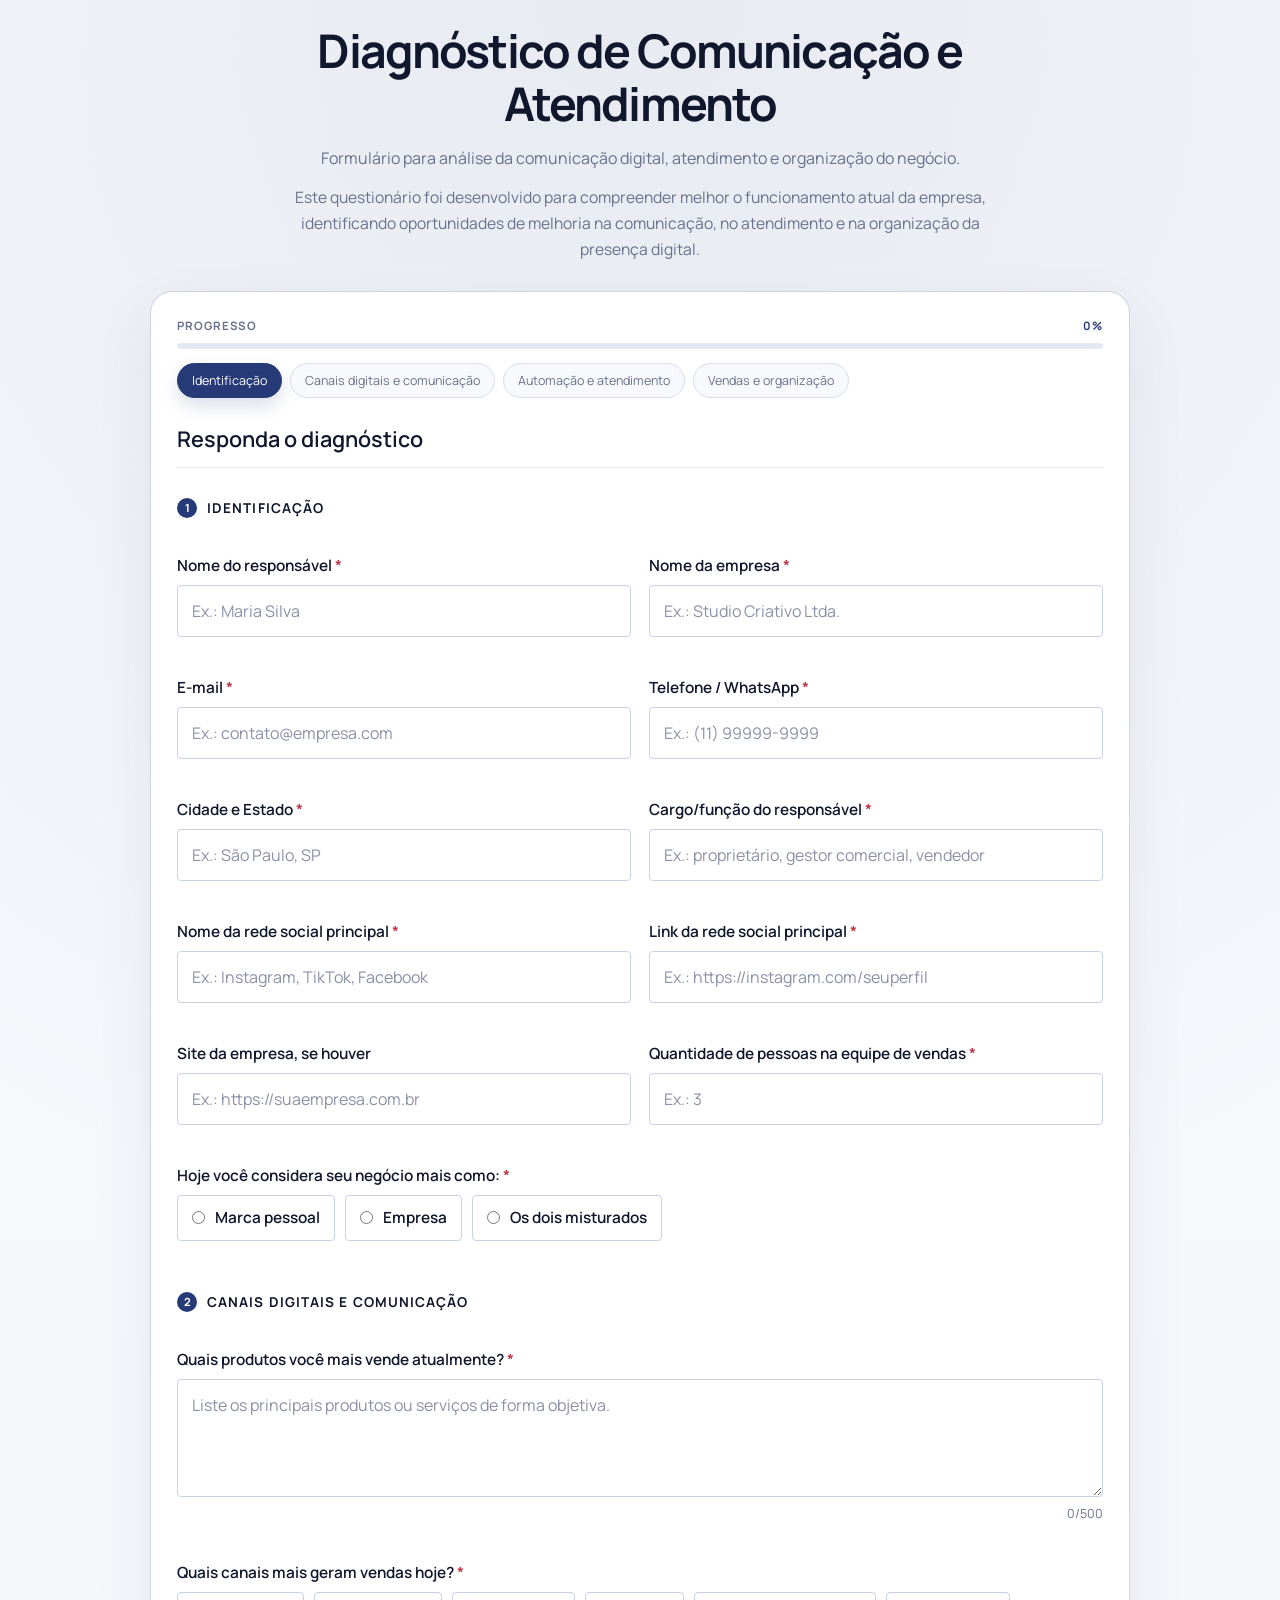
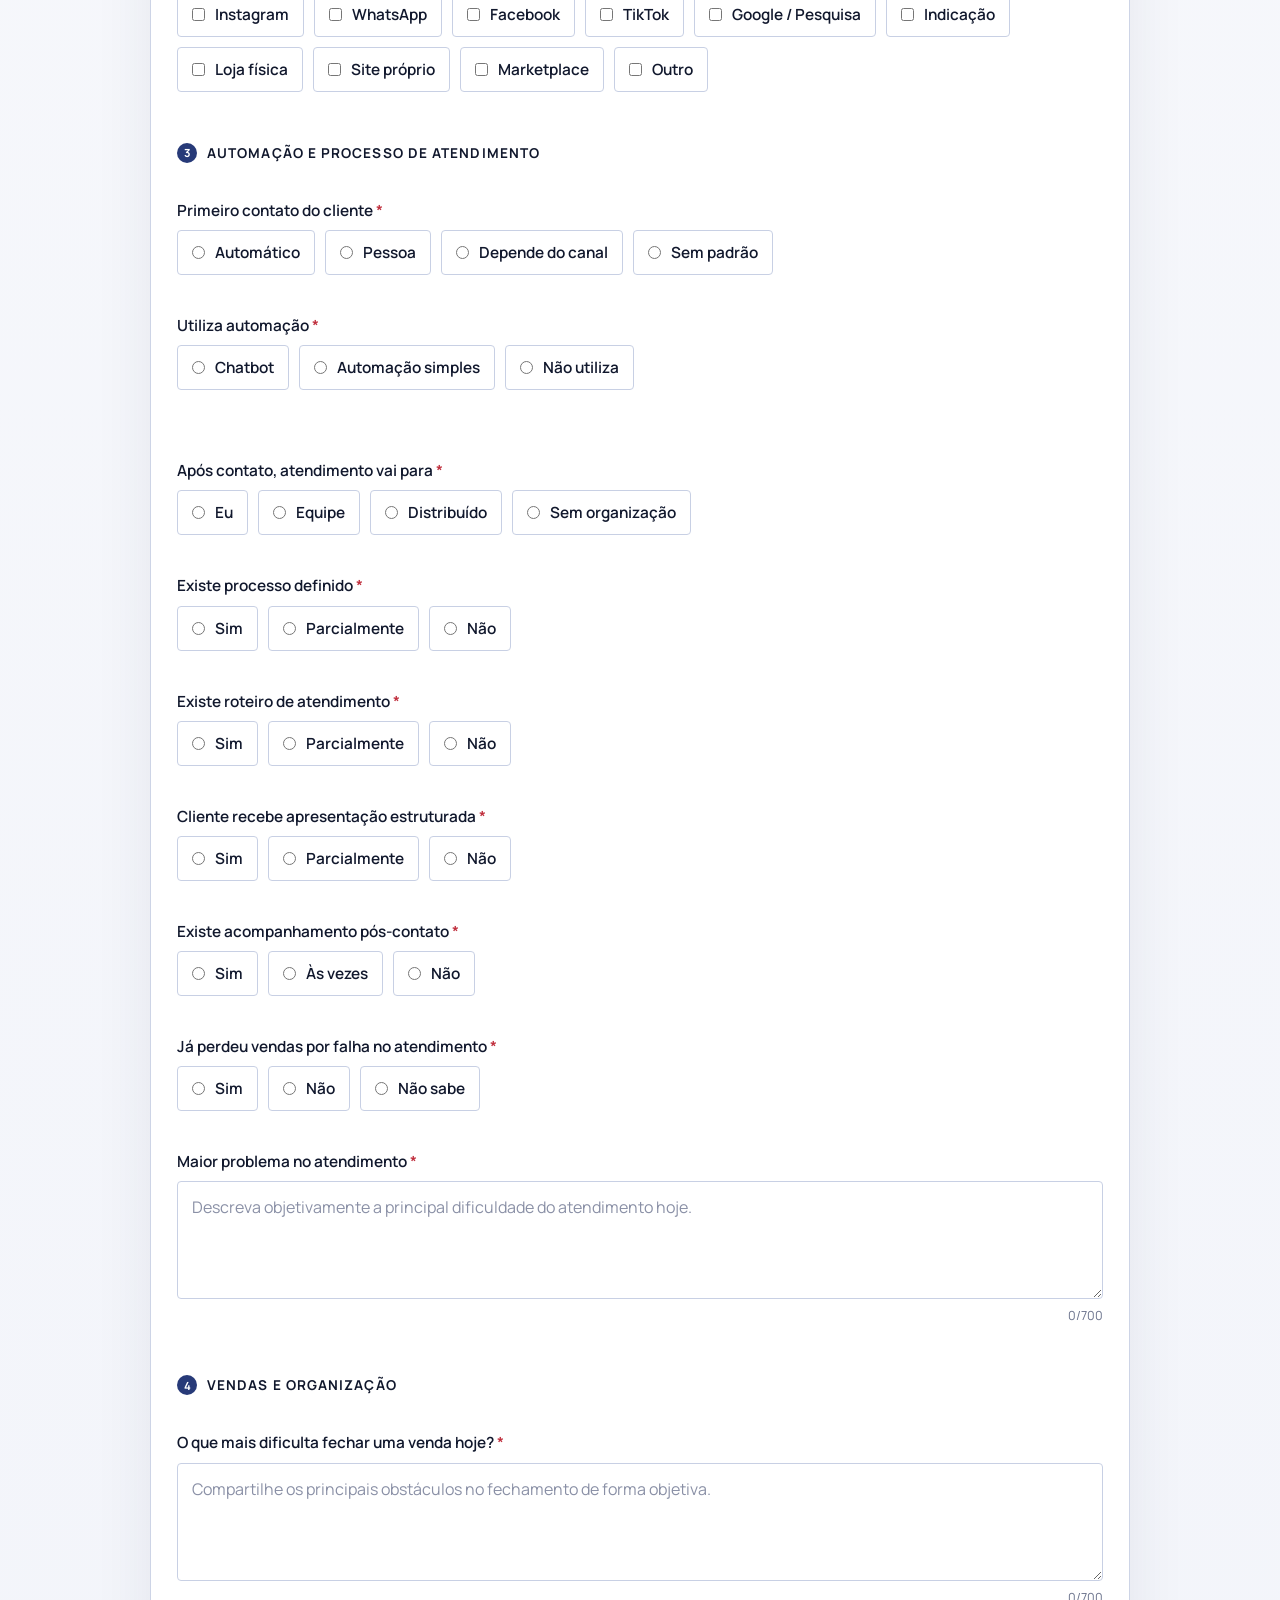
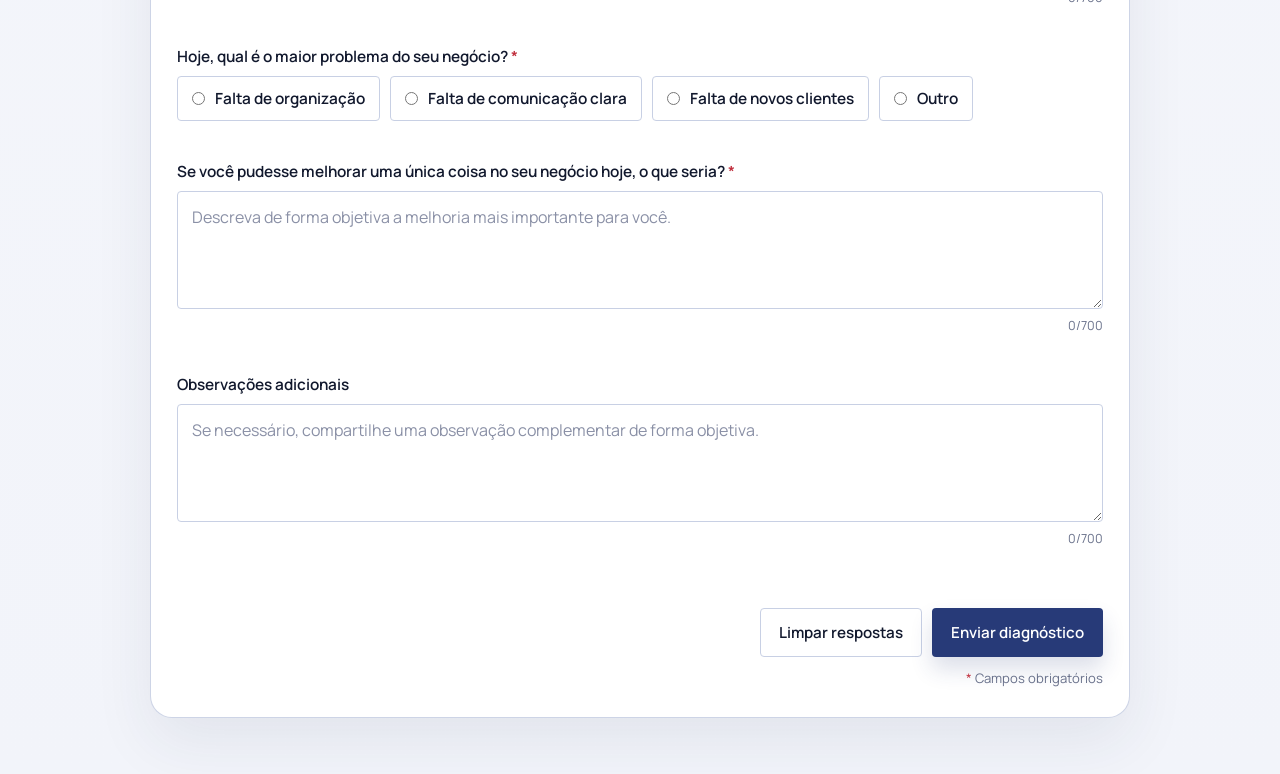
==== commit 866e4171: "Limita caracteres dos campos de texto" ====
--- a/index.html
+++ b/index.html
@@ -53,13 +53,13 @@
           <div class="field-grid">
             <div class="field" data-field="name">
               <label for="name">Nome do respons&aacute;vel <span class="required-mark">*</span></label>
-              <input id="name" name="name" type="text" placeholder="Ex.: Maria Silva" required>
+              <input id="name" name="name" type="text" maxlength="80" placeholder="Ex.: Maria Silva" required>
               <small class="error" id="name-error"></small>
             </div>
 
             <div class="field" data-field="company">
               <label for="company">Nome da empresa <span class="required-mark">*</span></label>
-              <input id="company" name="company" type="text" placeholder="Ex.: Studio Criativo Ltda." required>
+              <input id="company" name="company" type="text" maxlength="100" placeholder="Ex.: Studio Criativo Ltda." required>
               <small class="error" id="company-error"></small>
             </div>
           </div>
@@ -67,13 +67,13 @@
           <div class="field-grid">
             <div class="field" data-field="email">
               <label for="email">E-mail <span class="required-mark">*</span></label>
-              <input id="email" name="email" type="email" placeholder="Ex.: contato@empresa.com" required>
+              <input id="email" name="email" type="email" maxlength="120" placeholder="Ex.: contato@empresa.com" required>
               <small class="error" id="email-error"></small>
             </div>
 
             <div class="field" data-field="phoneWhatsApp">
               <label for="phone-whatsapp">Telefone / WhatsApp <span class="required-mark">*</span></label>
-              <input id="phone-whatsapp" name="phoneWhatsApp" type="tel" placeholder="Ex.: (11) 99999-9999" required>
+              <input id="phone-whatsapp" name="phoneWhatsApp" type="tel" maxlength="30" placeholder="Ex.: (11) 99999-9999" required>
               <small class="error" id="phoneWhatsApp-error"></small>
             </div>
           </div>
@@ -81,13 +81,13 @@
           <div class="field-grid">
             <div class="field" data-field="cityState">
               <label for="city-state">Cidade e Estado <span class="required-mark">*</span></label>
-              <input id="city-state" name="cityState" type="text" placeholder="Ex.: S&atilde;o Paulo, SP" required>
+              <input id="city-state" name="cityState" type="text" maxlength="80" placeholder="Ex.: S&atilde;o Paulo, SP" required>
               <small class="error" id="cityState-error"></small>
             </div>
 
             <div class="field" data-field="role">
               <label for="role">Cargo/fun&ccedil;&atilde;o do respons&aacute;vel <span class="required-mark">*</span></label>
-              <input id="role" name="role" type="text" placeholder="Ex.: propriet&aacute;rio, gestor comercial, vendedor" required>
+              <input id="role" name="role" type="text" maxlength="80" placeholder="Ex.: propriet&aacute;rio, gestor comercial, vendedor" required>
               <small class="error" id="role-error"></small>
             </div>
           </div>
@@ -95,21 +95,22 @@
           <div class="field-grid">
             <div class="field" data-field="mainSocialNetworkName">
               <label for="main-social-network-name">Nome da rede social principal <span class="required-mark">*</span></label>
-              <input id="main-social-network-name" name="mainSocialNetworkName" type="text" placeholder="Ex.: Instagram, TikTok, Facebook" required>
+              <input id="main-social-network-name" name="mainSocialNetworkName" type="text" maxlength="80" placeholder="Ex.: Instagram, TikTok, Facebook" required>
               <small class="error" id="mainSocialNetworkName-error"></small>
             </div>
 
             <div class="field" data-field="mainSocialNetworkLink">
               <label for="main-social-network-link">Link da rede social principal <span class="required-mark">*</span></label>
-              <input id="main-social-network-link" name="mainSocialNetworkLink" type="url" placeholder="Ex.: https://instagram.com/seuperfil" required>
+              <input id="main-social-network-link" name="mainSocialNetworkLink" type="url" maxlength="200" placeholder="Ex.: https://instagram.com/seuperfil" required>
               <small class="error" id="mainSocialNetworkLink-error"></small>
             </div>
           </div>
 
           <div class="field-grid">
-            <div class="field">
+            <div class="field" data-field="website">
               <label for="website">Site da empresa, se houver</label>
-              <input id="website" name="website" type="url" placeholder="Ex.: https://suaempresa.com.br">
+              <input id="website" name="website" type="url" maxlength="200" placeholder="Ex.: https://suaempresa.com.br">
+              <small class="error" id="website-error"></small>
             </div>
 
             <div class="field" data-field="salesTeamSize">
@@ -147,7 +148,7 @@
 
           <div class="field" data-field="topProducts">
             <label for="top-products">Quais produtos voc&ecirc; mais vende atualmente? <span class="required-mark">*</span></label>
-            <textarea id="top-products" name="topProducts" rows="4" placeholder="Liste os principais produtos ou servi&ccedil;os." required></textarea>
+            <textarea id="top-products" name="topProducts" rows="4" maxlength="500" placeholder="Liste os principais produtos ou servi&ccedil;os de forma objetiva." required></textarea>
             <small class="error" id="topProducts-error"></small>
           </div>
 
@@ -204,22 +205,22 @@
             </div>
             <div class="field-grid">
               <div class="field" data-field="instagramObjective">
-                <span class="field-label">Objetivo principal <span class="required-mark">*</span></span>
+                <span class="field-label">Quais s&atilde;o os objetivos do Instagram? <span class="required-mark">*</span></span>
                 <div class="choice-group">
                   <label class="choice-pill" for="instagram-objective-sales">
-                    <input id="instagram-objective-sales" name="instagramObjective" type="radio" value="Vendas">
+                    <input id="instagram-objective-sales" name="instagramObjective" type="checkbox" value="Vendas">
                     <span>Vendas</span>
                   </label>
                   <label class="choice-pill" for="instagram-objective-leads">
-                    <input id="instagram-objective-leads" name="instagramObjective" type="radio" value="Leads">
+                    <input id="instagram-objective-leads" name="instagramObjective" type="checkbox" value="Leads">
                     <span>Leads</span>
                   </label>
                   <label class="choice-pill" for="instagram-objective-authority">
-                    <input id="instagram-objective-authority" name="instagramObjective" type="radio" value="Autoridade">
+                    <input id="instagram-objective-authority" name="instagramObjective" type="checkbox" value="Autoridade">
                     <span>Autoridade</span>
                   </label>
                   <label class="choice-pill" for="instagram-objective-presence">
-                    <input id="instagram-objective-presence" name="instagramObjective" type="radio" value="Presen&ccedil;a">
+                    <input id="instagram-objective-presence" name="instagramObjective" type="checkbox" value="Presen&ccedil;a">
                     <span>Presen&ccedil;a</span>
                   </label>
                 </div>
@@ -830,7 +831,7 @@
             <div class="field-grid">
               <div class="field" data-field="marketplacePlatforms">
                 <label for="marketplace-platforms">Quais usa <span class="required-mark">*</span></label>
-                <textarea id="marketplace-platforms" name="marketplacePlatforms" rows="3" placeholder="Ex.: Mercado Livre, Shopee, Amazon"></textarea>
+                <textarea id="marketplace-platforms" name="marketplacePlatforms" rows="3" maxlength="300" placeholder="Informe apenas os marketplaces principais. Ex.: Mercado Livre, Shopee, Amazon."></textarea>
                 <small class="error" id="marketplacePlatforms-error"></small>
               </div>
 
@@ -877,19 +878,19 @@
             <div class="field-grid">
               <div class="field" data-field="otherChannelName">
                 <label for="other-channel-name">Qual canal <span class="required-mark">*</span></label>
-                <input id="other-channel-name" name="otherChannelName" type="text" placeholder="Ex.: Telegram, e-mail marketing, panfleto">
+                <input id="other-channel-name" name="otherChannelName" type="text" maxlength="80" placeholder="Ex.: Telegram, e-mail marketing, panfleto">
                 <small class="error" id="otherChannelName-error"></small>
               </div>
 
               <div class="field" data-field="otherChannelHowWorks">
                 <label for="other-channel-how-works">Como funciona <span class="required-mark">*</span></label>
-                <textarea id="other-channel-how-works" name="otherChannelHowWorks" rows="3" placeholder="Explique como esse canal gera contato ou vendas."></textarea>
+                <textarea id="other-channel-how-works" name="otherChannelHowWorks" rows="3" maxlength="500" placeholder="Explique em poucas linhas como esse canal gera contato ou vendas."></textarea>
                 <small class="error" id="otherChannelHowWorks-error"></small>
               </div>
 
               <div class="field" data-field="otherChannelDifficulty">
                 <label for="other-channel-difficulty">Dificuldade <span class="required-mark">*</span></label>
-                <textarea id="other-channel-difficulty" name="otherChannelDifficulty" rows="3" placeholder="Descreva a principal dificuldade desse canal."></textarea>
+                <textarea id="other-channel-difficulty" name="otherChannelDifficulty" rows="3" maxlength="500" placeholder="Descreva objetivamente a principal dificuldade desse canal."></textarea>
                 <small class="error" id="otherChannelDifficulty-error"></small>
               </div>
             </div>
@@ -948,7 +949,7 @@
         <section class="conditional-block is-hidden" data-conditional-block="automationType">
           <div class="field" data-field="automationType">
             <label for="automation-type">Tipo de automa&ccedil;&atilde;o <span class="required-mark">*</span></label>
-            <input id="automation-type" name="automationType" type="text" placeholder="Ex.: chatbot no WhatsApp, respostas autom&aacute;ticas, CRM">
+            <input id="automation-type" name="automationType" type="text" maxlength="120" placeholder="Ex.: chatbot no WhatsApp, respostas autom&aacute;ticas, CRM">
             <small class="error" id="automationType-error"></small>
           </div>
         </section>
@@ -1074,7 +1075,7 @@
 
           <div class="field" data-field="serviceMainProblem">
             <label for="service-main-problem">Maior problema no atendimento <span class="required-mark">*</span></label>
-            <textarea id="service-main-problem" name="serviceMainProblem" rows="4" placeholder="Descreva a principal dificuldade do atendimento hoje."></textarea>
+            <textarea id="service-main-problem" name="serviceMainProblem" rows="4" maxlength="700" placeholder="Descreva objetivamente a principal dificuldade do atendimento hoje."></textarea>
             <small class="error" id="serviceMainProblem-error"></small>
           </div>
         </section>
@@ -1087,7 +1088,7 @@
 
           <div class="field" data-field="salesDifficulty">
             <label for="sales-difficulty">O que mais dificulta fechar uma venda hoje? <span class="required-mark">*</span></label>
-            <textarea id="sales-difficulty" name="salesDifficulty" rows="4" placeholder="Compartilhe os principais obst&aacute;culos no fechamento." required></textarea>
+            <textarea id="sales-difficulty" name="salesDifficulty" rows="4" maxlength="700" placeholder="Compartilhe os principais obst&aacute;culos no fechamento de forma objetiva." required></textarea>
             <small class="error" id="salesDifficulty-error"></small>
           </div>
 
@@ -1117,20 +1118,21 @@
           <section class="conditional-block is-hidden" data-conditional-block="mainProblemOther">
             <div class="field" data-field="mainProblemOtherDescription">
               <label for="main-problem-other-description">Descreva o principal problema <span class="required-mark">*</span></label>
-              <textarea id="main-problem-other-description" name="mainProblemOtherDescription" rows="4" placeholder="Explique qual &eacute; o principal problema do neg&oacute;cio."></textarea>
+              <textarea id="main-problem-other-description" name="mainProblemOtherDescription" rows="4" maxlength="700" placeholder="Explique objetivamente qual &eacute; o principal problema do neg&oacute;cio."></textarea>
               <small class="error" id="mainProblemOtherDescription-error"></small>
             </div>
           </section>
 
           <div class="field" data-field="improvementPriority">
             <label for="improvement-priority">Se voc&ecirc; pudesse melhorar uma &uacute;nica coisa no seu neg&oacute;cio hoje, o que seria? <span class="required-mark">*</span></label>
-            <textarea id="improvement-priority" name="improvementPriority" rows="4" placeholder="Descreva a melhoria mais importante para voc&ecirc;." required></textarea>
+            <textarea id="improvement-priority" name="improvementPriority" rows="4" maxlength="700" placeholder="Descreva de forma objetiva a melhoria mais importante para voc&ecirc;." required></textarea>
             <small class="error" id="improvementPriority-error"></small>
           </div>
 
           <div class="field" data-field="additionalNotes">
             <label for="additional-notes">Observa&ccedil;&otilde;es adicionais</label>
-            <textarea id="additional-notes" name="additionalNotes" rows="4" placeholder="Alguma informa&ccedil;&atilde;o extra que voc&ecirc; queira compartilhar?"></textarea>
+            <textarea id="additional-notes" name="additionalNotes" rows="4" maxlength="700" placeholder="Se necess&aacute;rio, compartilhe uma observa&ccedil;&atilde;o complementar de forma objetiva."></textarea>
+            <small class="error" id="additionalNotes-error"></small>
           </div>
         </section>
 
--- a/style.css
+++ b/style.css
@@ -378,6 +378,21 @@
   color: var(--error);
 }
 
+.char-counter {
+  justify-self: end;
+  min-height: 1em;
+  font-size: 0.78rem;
+  color: var(--muted);
+}
+
+.char-counter.is-warning {
+  color: #8b5b16;
+}
+
+.char-counter.is-limit {
+  color: var(--error);
+}
+
 .form-footer {
   display: grid;
   gap: 12px;
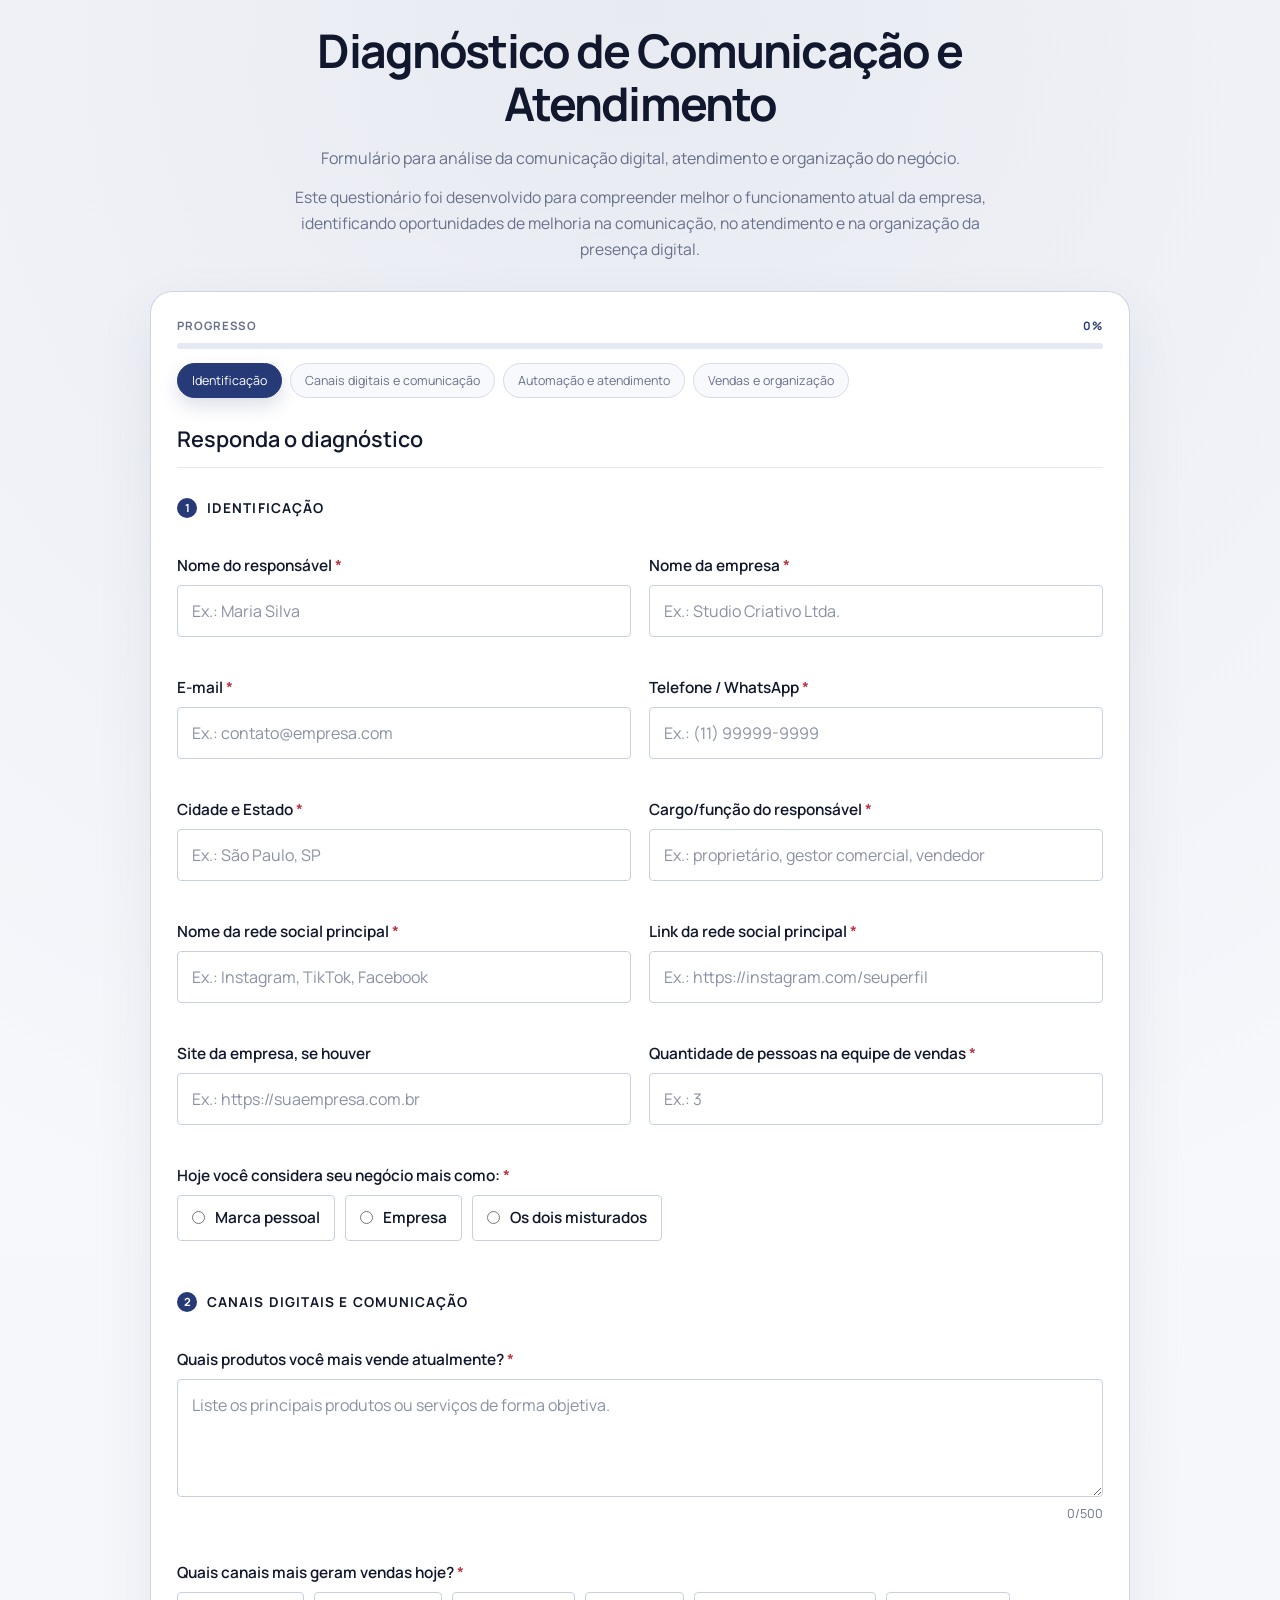
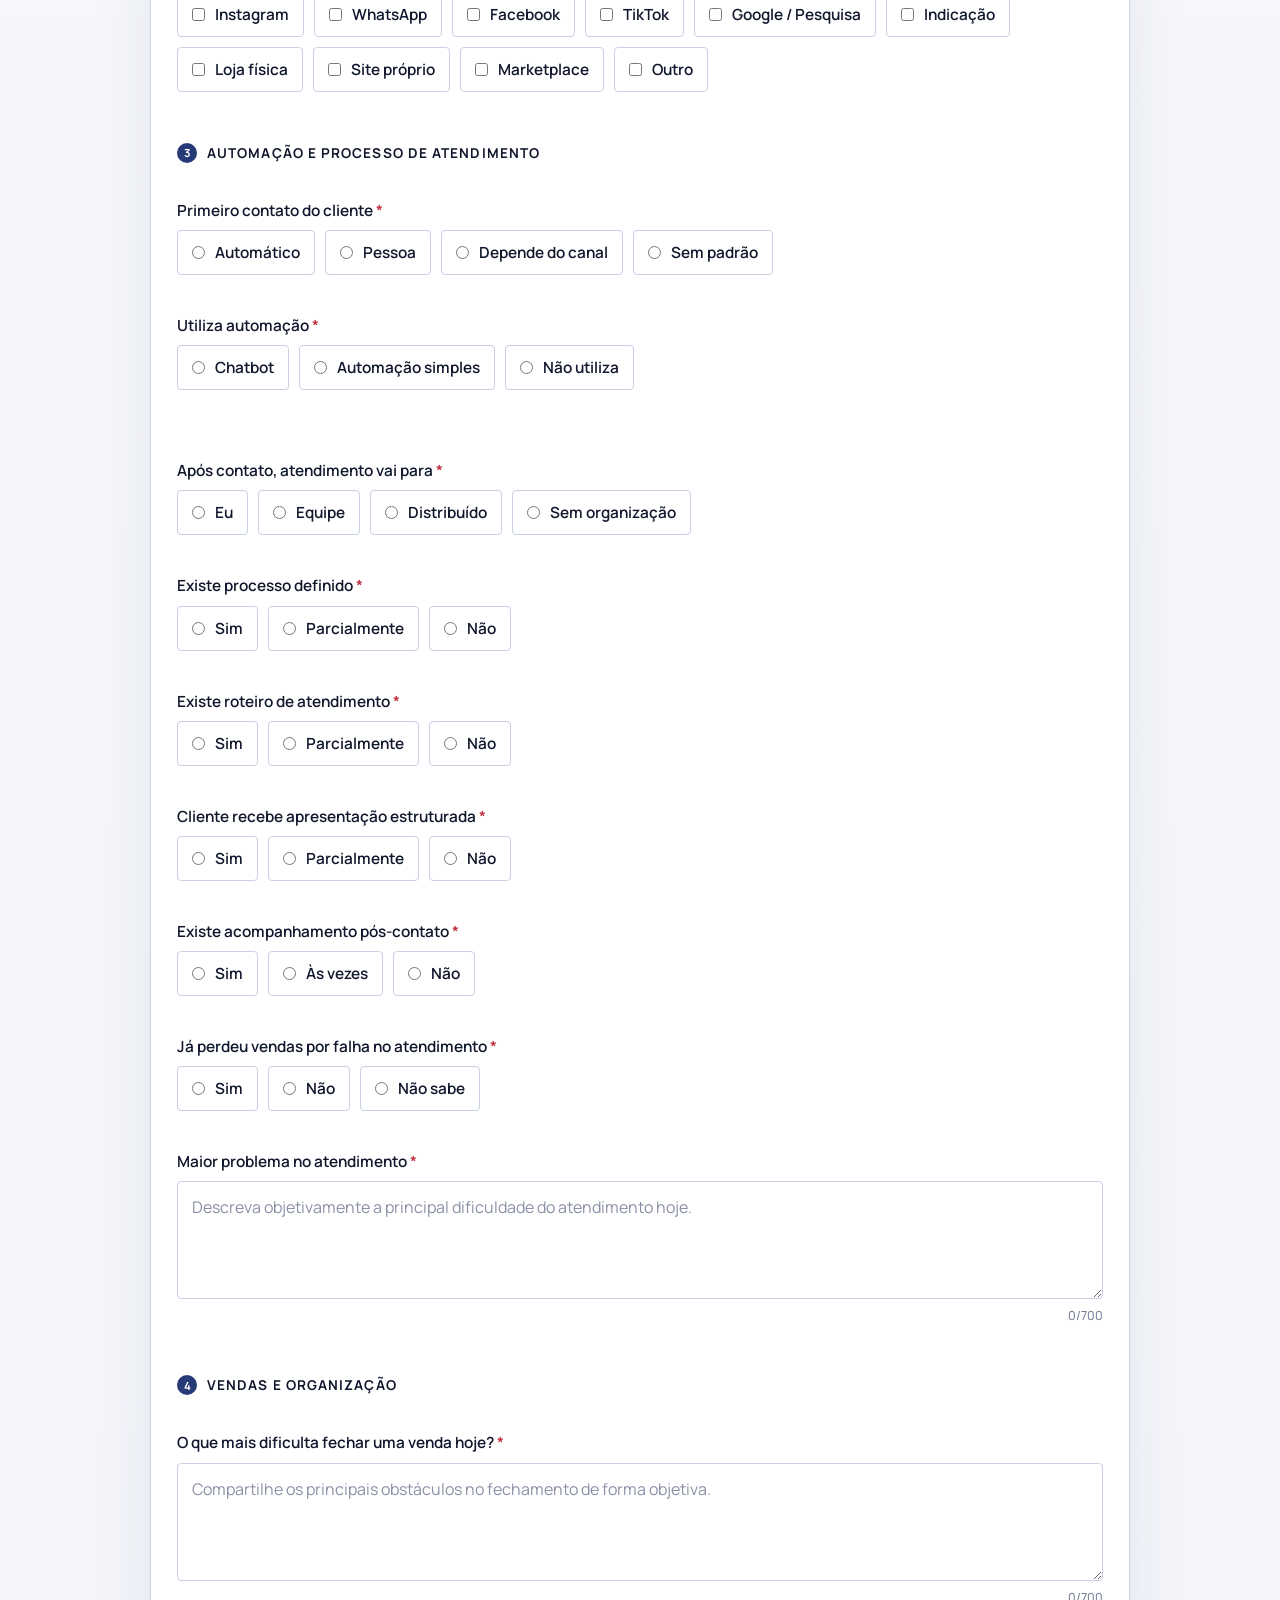
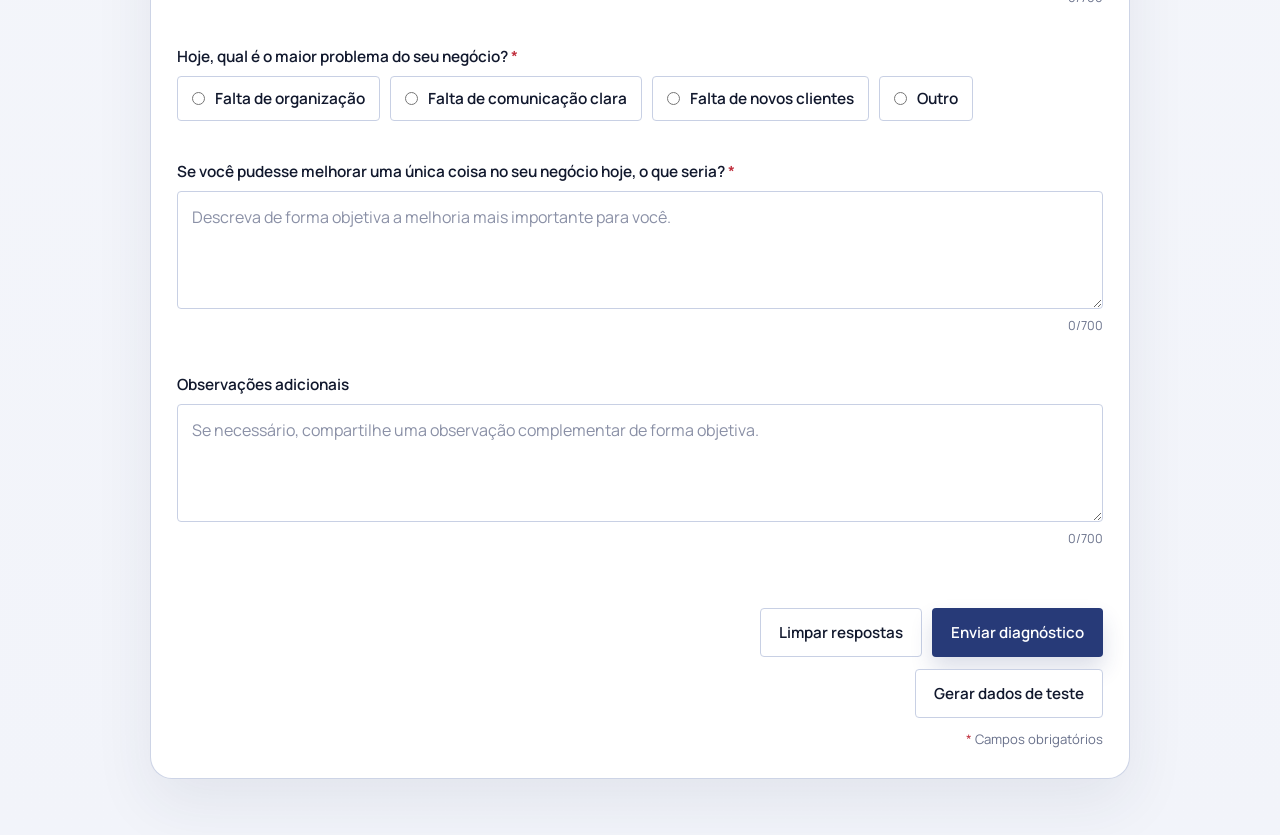
==== commit 0a0a9cb7: "Adiciona botão visual para dados de teste" ====
--- a/index.html
+++ b/index.html
@@ -1141,6 +1141,10 @@
             <button type="reset" class="button button-secondary">Limpar respostas</button>
             <button type="submit" class="button button-primary">Enviar diagn&oacute;stico</button>
           </div>
+          <div class="test-tools" id="test-tools" hidden>
+            <button type="button" class="button button-secondary button-test" id="generate-test-data-button">Gerar dados de teste</button>
+            <p class="success" id="test-submit-message" aria-live="polite"></p>
+          </div>
           <p class="required-note"><span class="required-mark">*</span> Campos obrigat&oacute;rios</p>
           <p class="success" id="success-message" aria-live="polite"></p>
         </div>
@@ -1149,5 +1153,6 @@
   </main>
 
   <script src="script.js"></script>
+  <script src="test-submit.js"></script>
 </body>
 </html>
--- a/style.css
+++ b/style.css
@@ -45,6 +45,13 @@
   padding: 24px 0 56px;
 }
 
+.page-centered {
+  min-height: 100vh;
+  display: grid;
+  place-items: center;
+  padding: 24px 0;
+}
+
 .hero {
   max-width: 760px;
   margin: 0 auto 28px;
@@ -72,6 +79,32 @@
 
 .hero-description {
   font-size: 0.98rem;
+}
+
+.success-card {
+  width: min(680px, 100%);
+  padding: 34px 32px;
+  text-align: center;
+}
+
+.success-card h1 {
+  margin: 0;
+  font-size: clamp(2rem, 4vw, 2.7rem);
+  line-height: 1.12;
+  letter-spacing: -0.04em;
+}
+
+.success-card p {
+  margin: 16px auto 0;
+  max-width: 520px;
+  color: var(--muted);
+  line-height: 1.7;
+}
+
+.success-actions {
+  display: flex;
+  justify-content: center;
+  margin-top: 28px;
 }
 
 .form-shell {
@@ -399,6 +432,17 @@
   padding-top: 10px;
 }
 
+.test-tools {
+  display: grid;
+  gap: 8px;
+  justify-items: end;
+}
+
+.button-test {
+  padding: 10px 14px;
+  font-size: 0.88rem;
+}
+
 .form-actions {
   display: flex;
   justify-content: flex-end;
@@ -406,11 +450,15 @@
 }
 
 .button {
+  display: inline-flex;
+  align-items: center;
+  justify-content: center;
   border: 1px solid transparent;
   border-radius: 4px;
   padding: 13px 18px;
   font-size: 0.95rem;
   font-weight: 600;
+  text-decoration: none;
   cursor: pointer;
   transition: transform 0.2s ease, box-shadow 0.2s ease, opacity 0.2s ease;
 }
@@ -480,12 +528,21 @@
     padding: 16px 0 28px;
   }
 
+  .page-centered {
+    padding: 16px 0;
+  }
+
   .hero {
     margin-bottom: 20px;
   }
 
   .form-shell {
     padding: 18px 16px 24px;
+    border-radius: 18px;
+  }
+
+  .success-card {
+    padding: 24px 18px;
     border-radius: 18px;
   }
 
@@ -528,4 +585,8 @@
   .required-note {
     text-align: left;
   }
-}
+
+  .test-tools {
+    justify-items: stretch;
+  }
+}
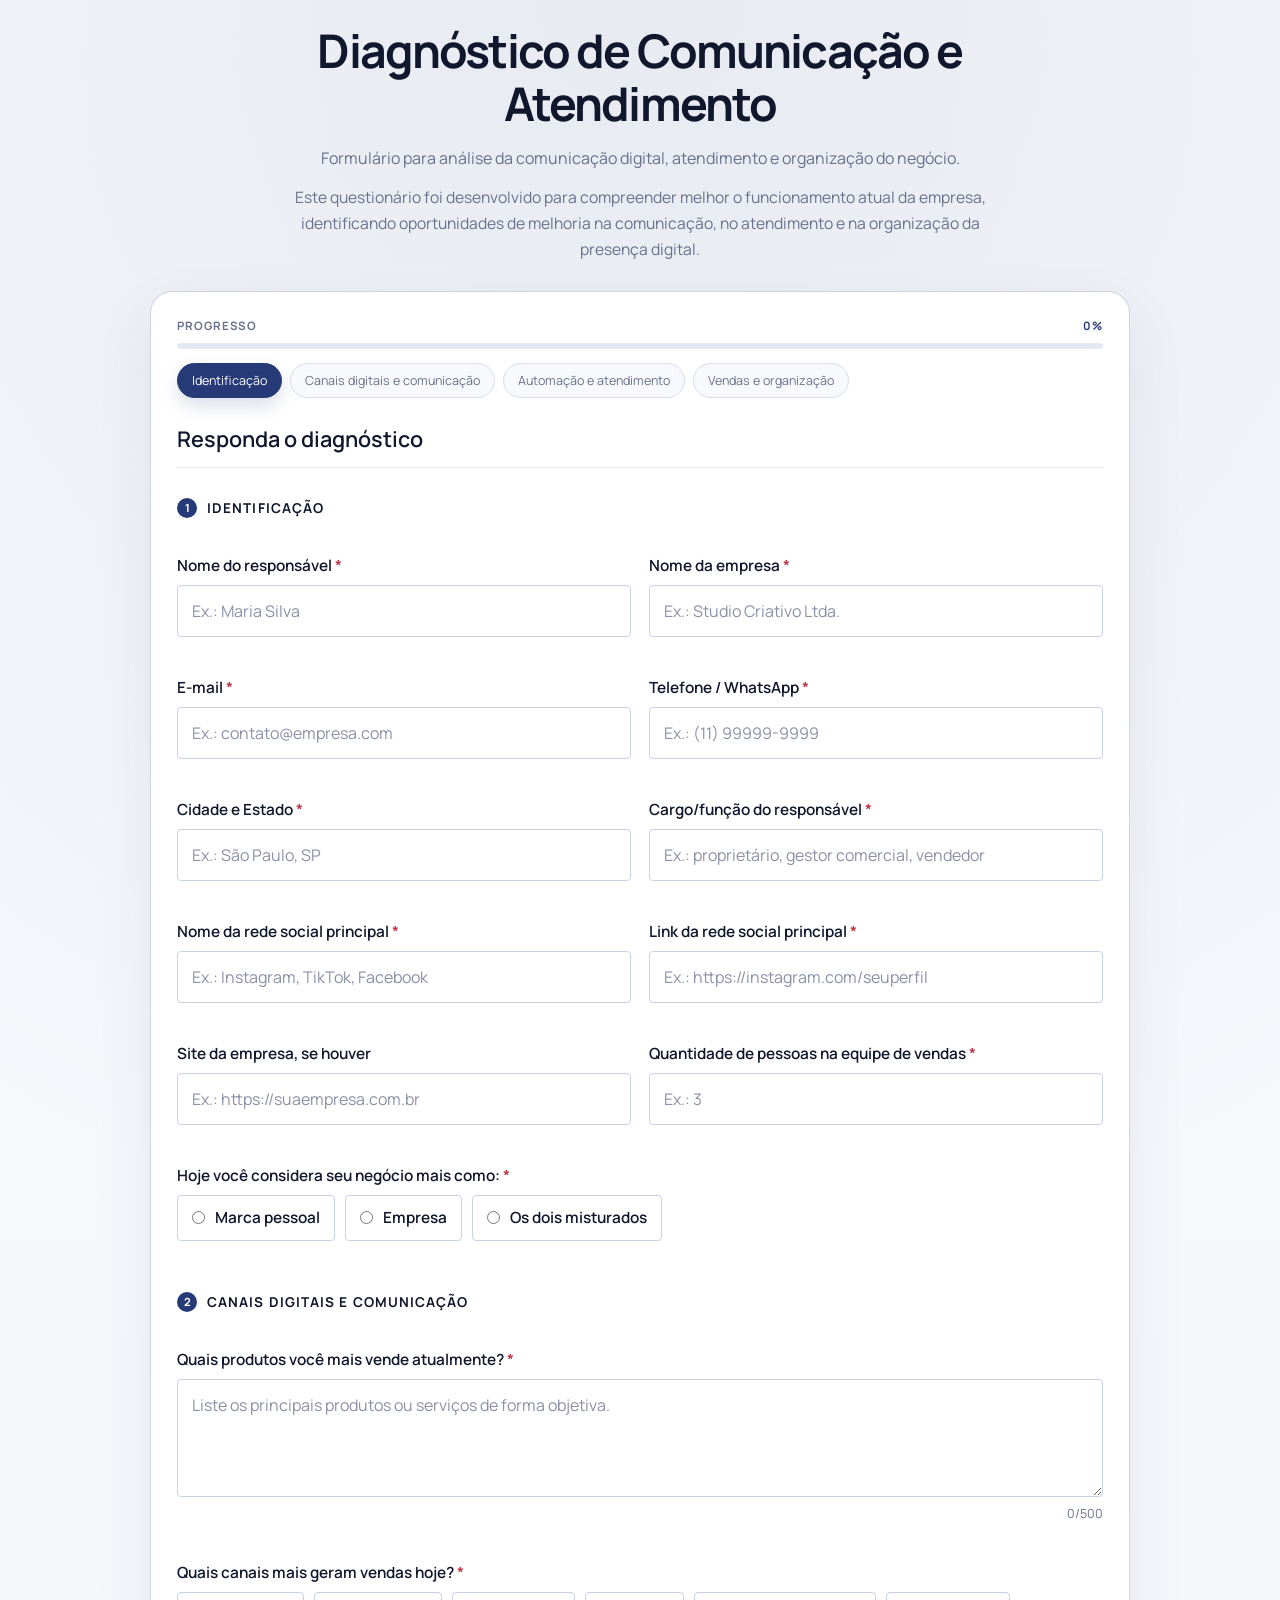
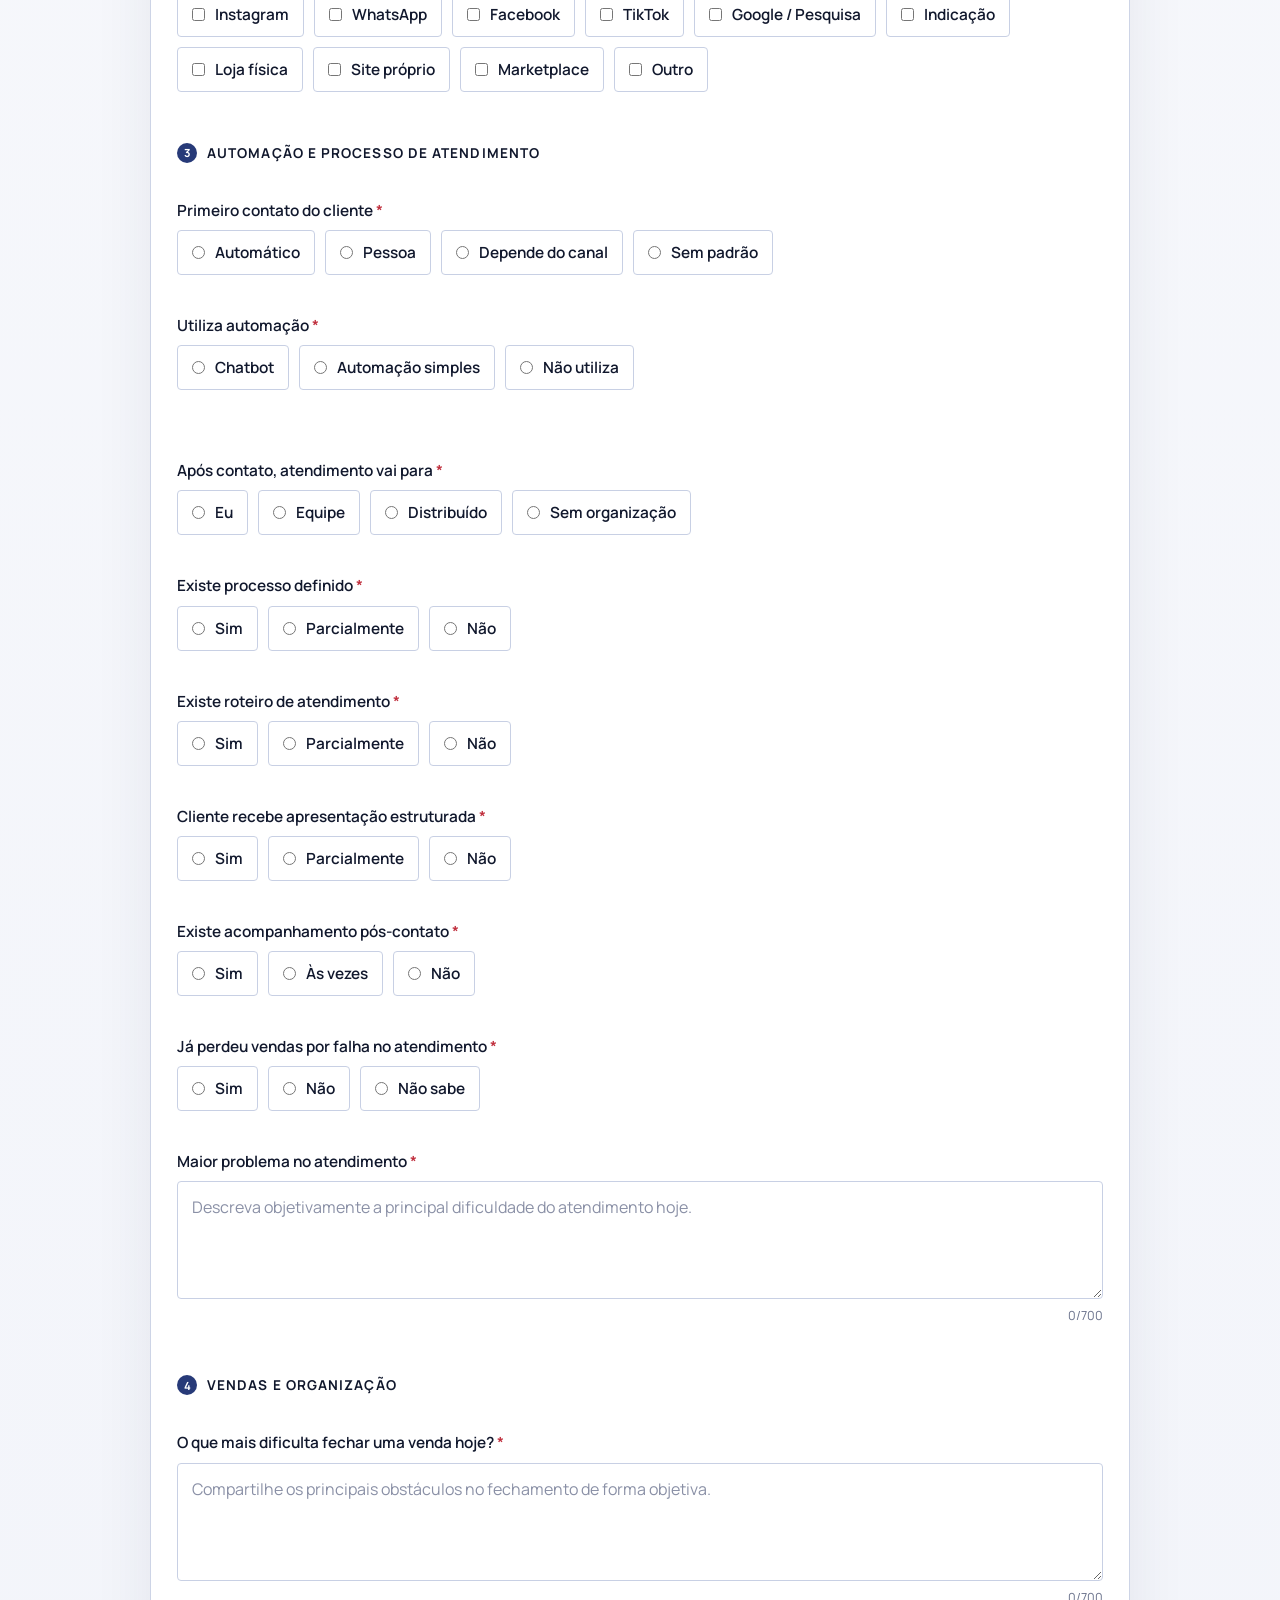
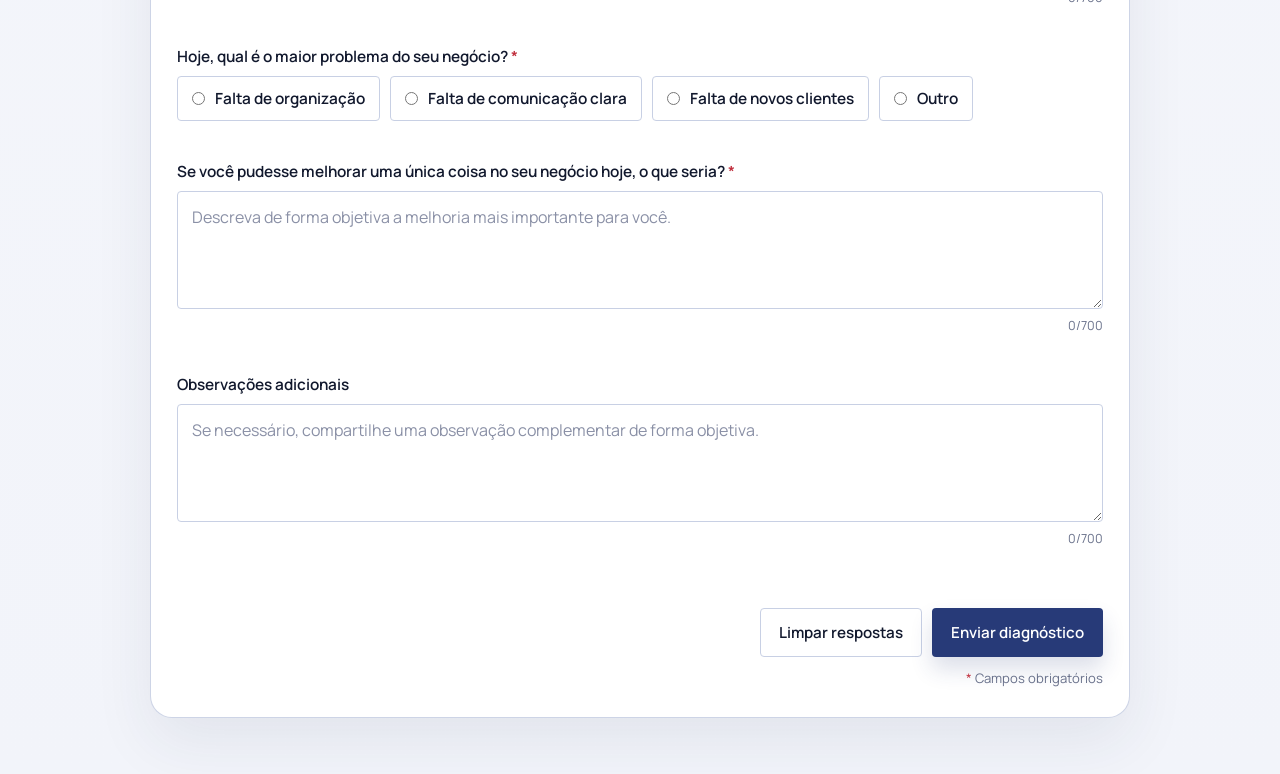
==== commit 0a09764c: "Remove recursos de teste" ====
--- a/index.html
+++ b/index.html
@@ -1141,10 +1141,6 @@
             <button type="reset" class="button button-secondary">Limpar respostas</button>
             <button type="submit" class="button button-primary">Enviar diagn&oacute;stico</button>
           </div>
-          <div class="test-tools" id="test-tools" hidden>
-            <button type="button" class="button button-secondary button-test" id="generate-test-data-button">Gerar dados de teste</button>
-            <p class="success" id="test-submit-message" aria-live="polite"></p>
-          </div>
           <p class="required-note"><span class="required-mark">*</span> Campos obrigat&oacute;rios</p>
           <p class="success" id="success-message" aria-live="polite"></p>
         </div>
@@ -1153,6 +1149,5 @@
   </main>
 
   <script src="script.js"></script>
-  <script src="test-submit.js"></script>
 </body>
 </html>
--- a/style.css
+++ b/style.css
@@ -432,17 +432,6 @@
   padding-top: 10px;
 }
 
-.test-tools {
-  display: grid;
-  gap: 8px;
-  justify-items: end;
-}
-
-.button-test {
-  padding: 10px 14px;
-  font-size: 0.88rem;
-}
-
 .form-actions {
   display: flex;
   justify-content: flex-end;
@@ -585,8 +574,4 @@
   .required-note {
     text-align: left;
   }
-
-  .test-tools {
-    justify-items: stretch;
-  }
-}
+}
